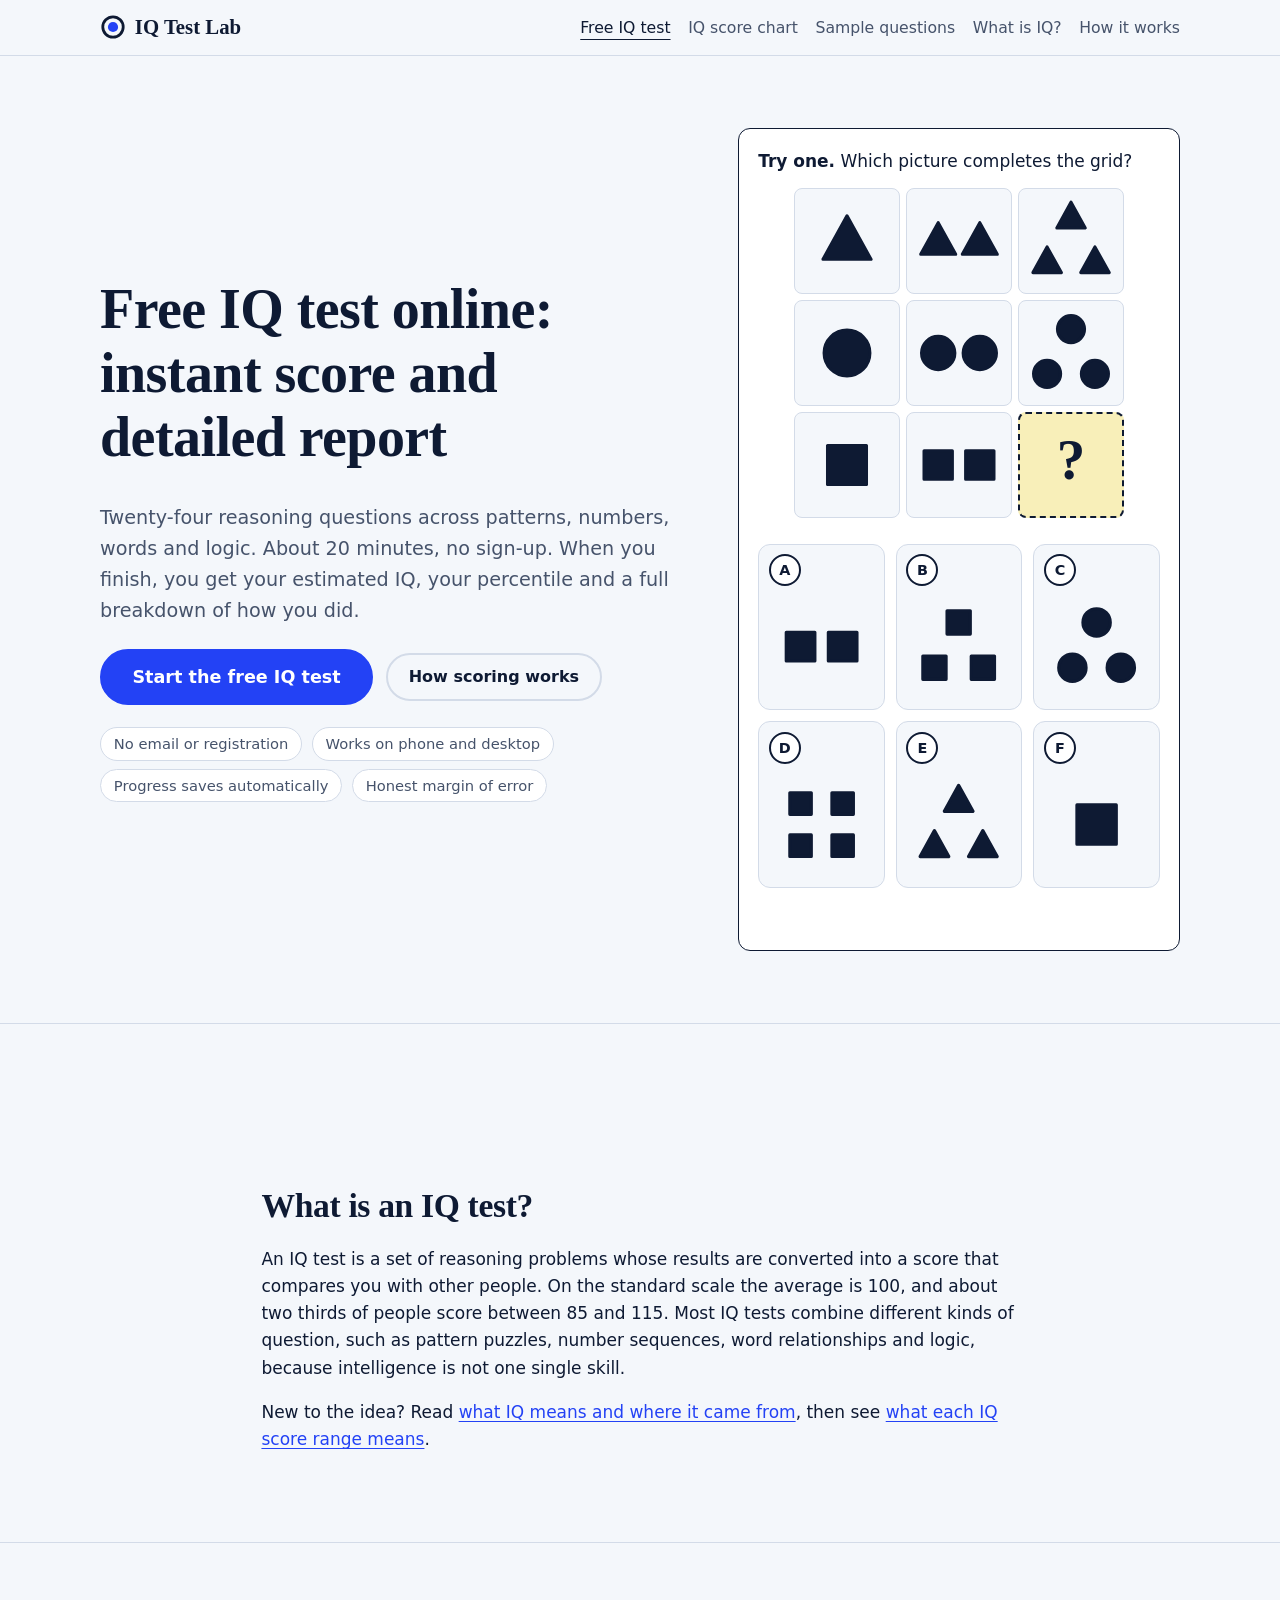
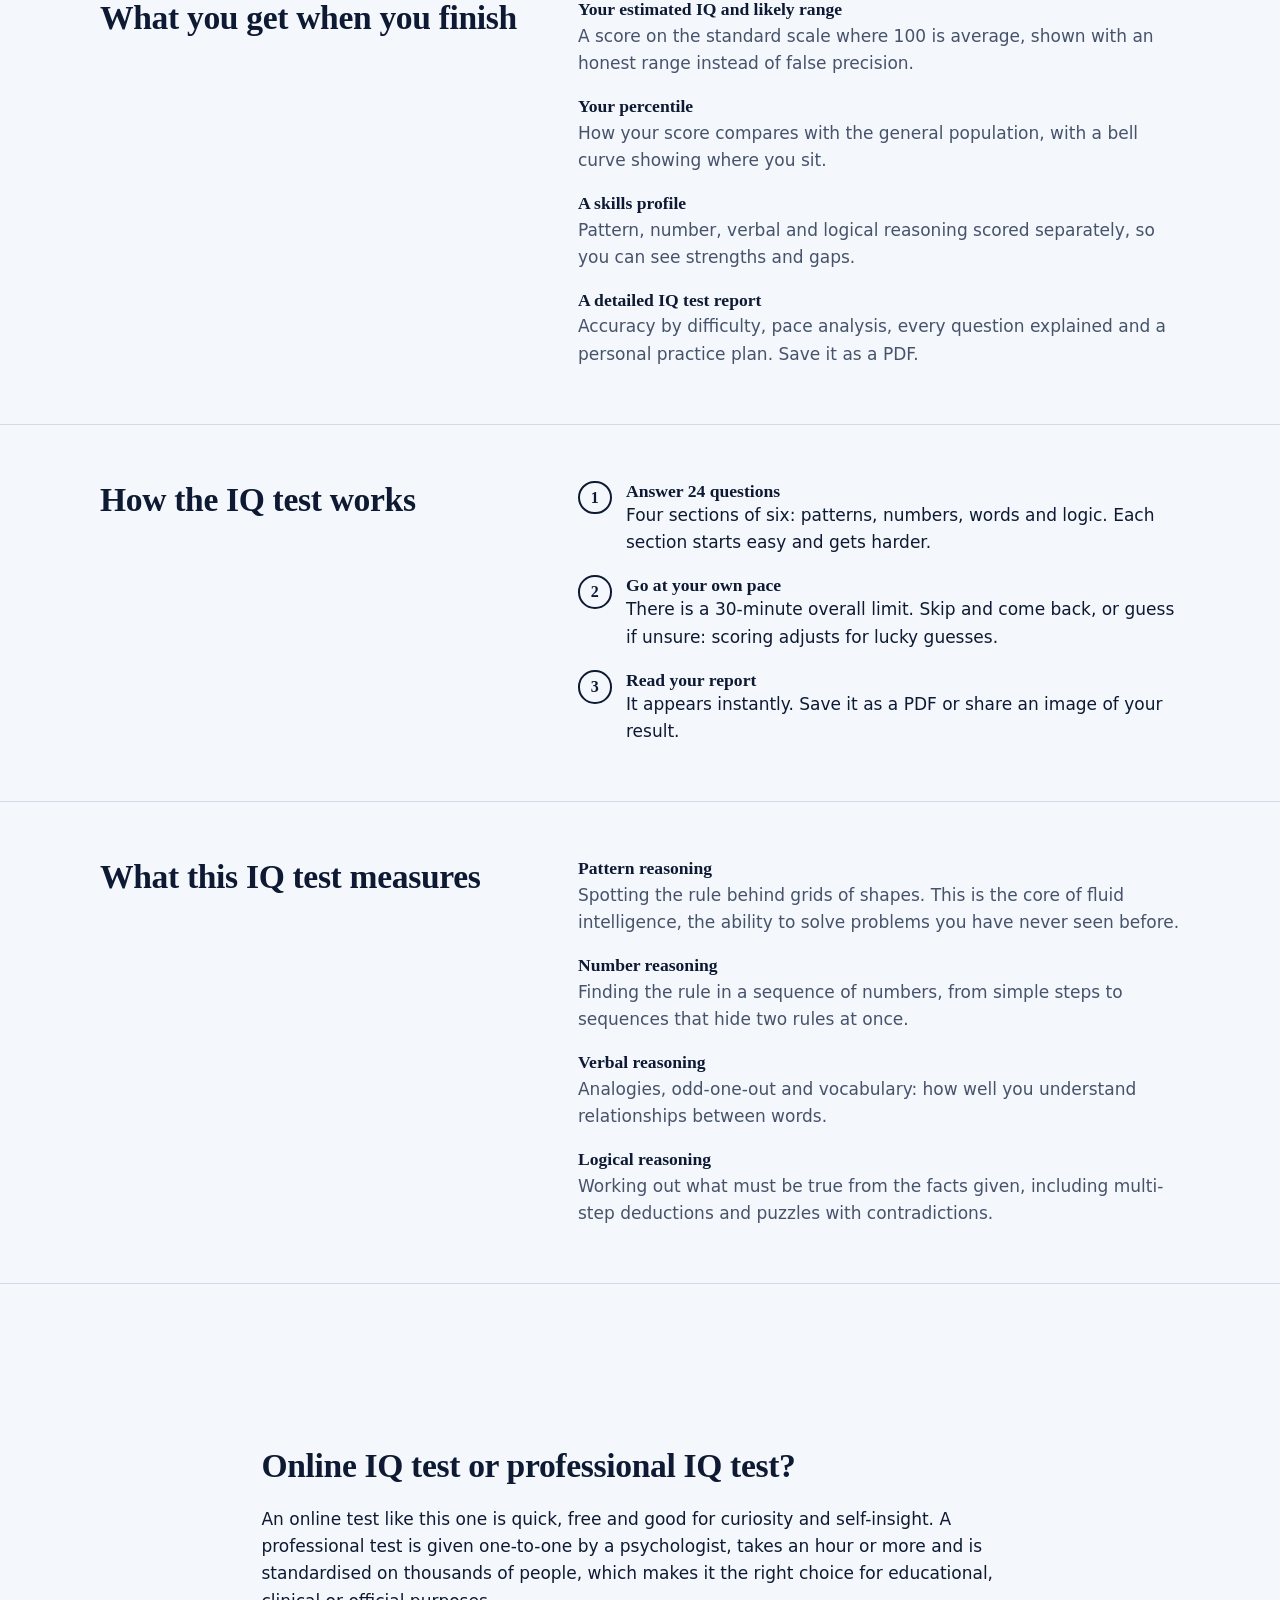
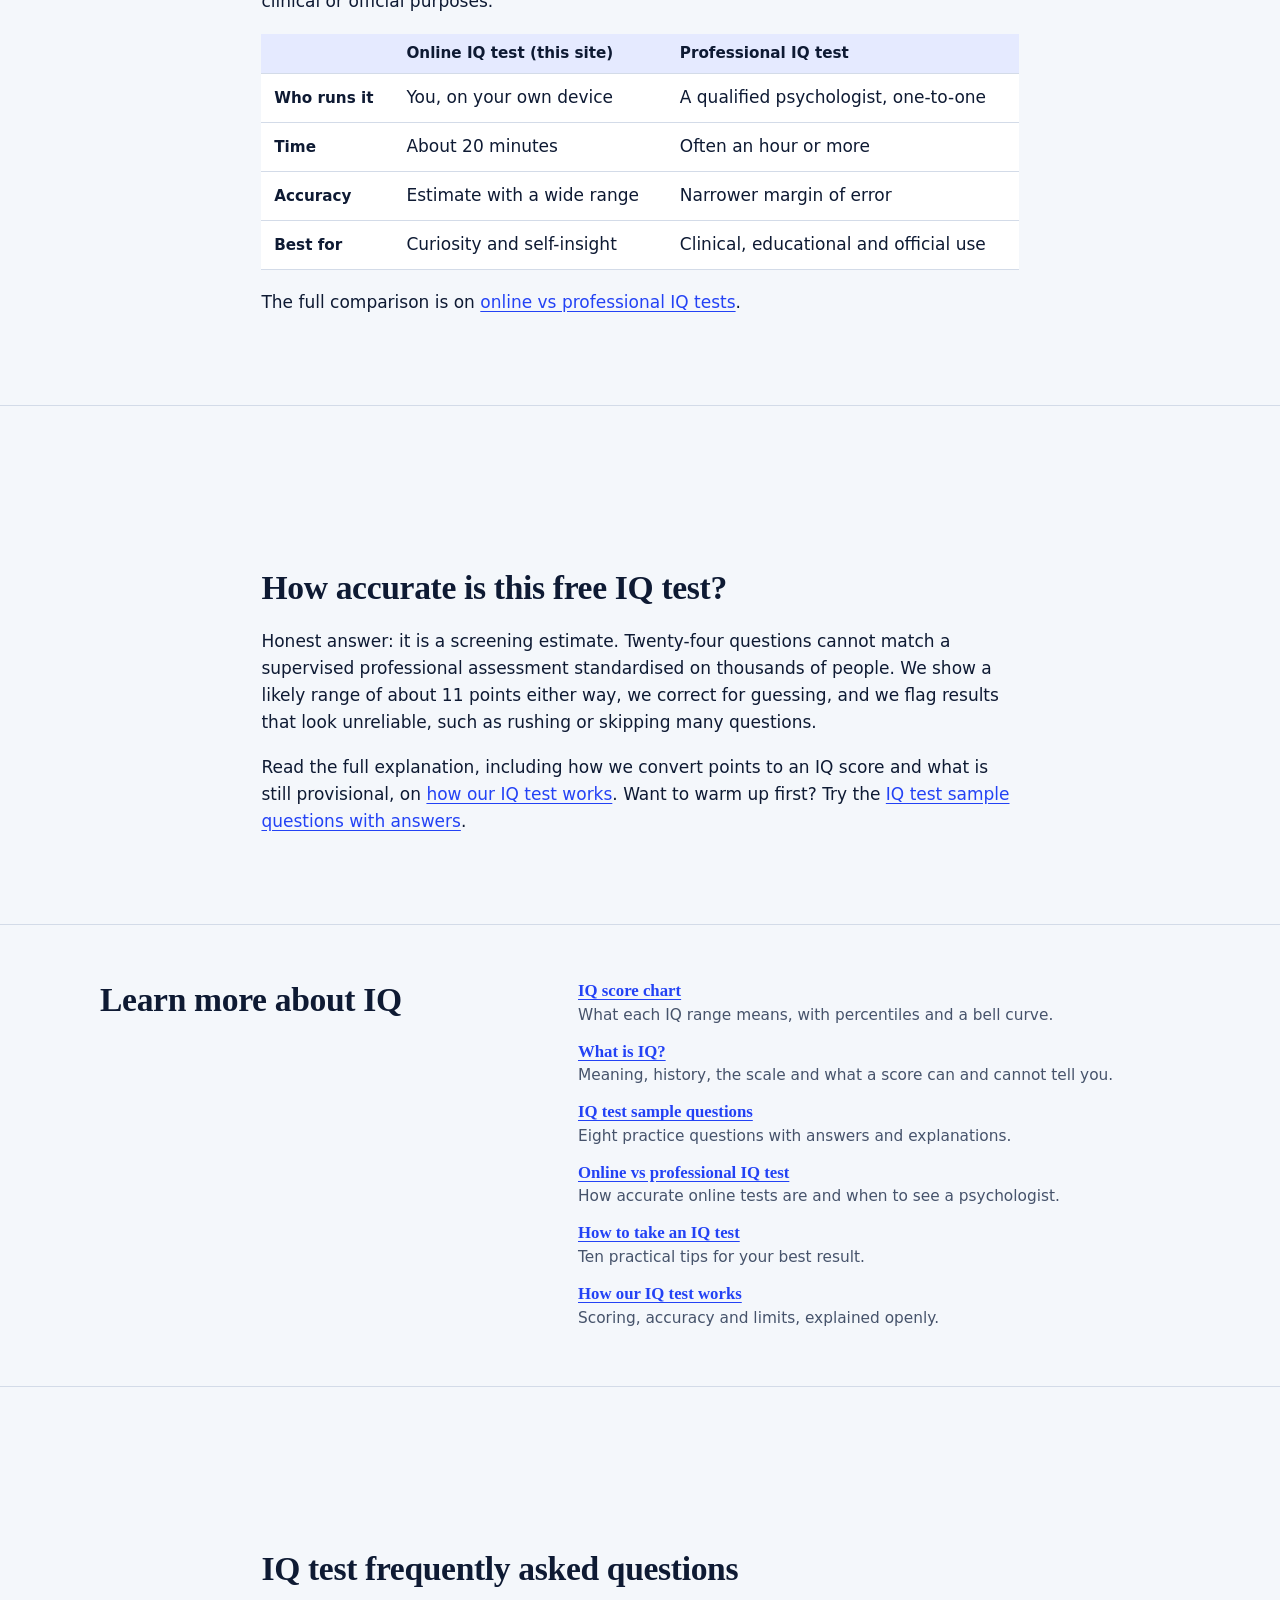
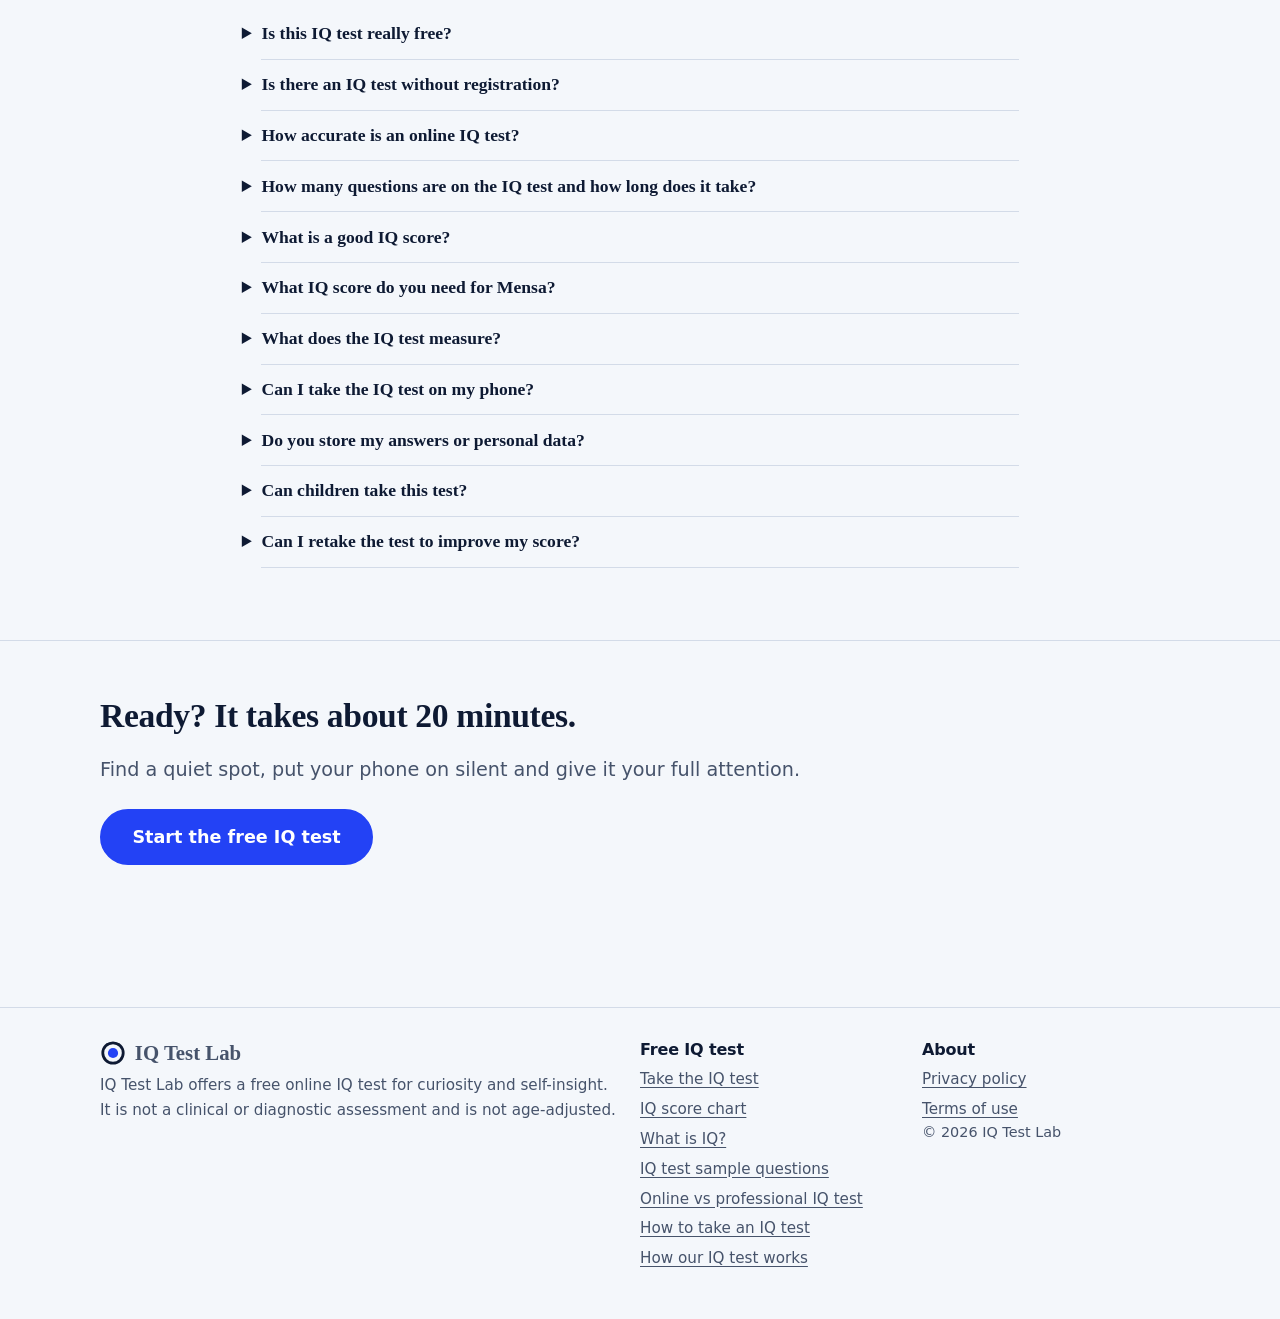
==== index.html @ b4220e83 "Initial commit" ====
<!doctype html>
<html lang="en">
<head>
<meta charset="utf-8">
<meta name="viewport" content="width=device-width, initial-scale=1">
<title>Free IQ Test Online, Instant Results | IQ Test Lab</title>
<meta name="description" content="Take a free IQ test online: 24 questions, about 20 minutes, no sign-up. Get your estimated IQ, percentile and a detailed report instantly.">
<link rel="canonical" href="https://drimranhayat.github.io/free-iq-test/">
<meta name="robots" content="index,follow,max-image-preview:large">
<meta name="theme-color" content="#F4F7FB" media="(prefers-color-scheme: light)">
<meta name="theme-color" content="#0B1222" media="(prefers-color-scheme: dark)">
<link rel="icon" href="favicon.svg" type="image/svg+xml">
<link rel="apple-touch-icon" href="assets/img/apple-touch-icon.png">
<link rel="manifest" href="manifest.webmanifest">
<meta property="og:type" content="website">
<meta property="og:site_name" content="IQ Test Lab">
<meta property="og:locale" content="en_US">
<meta property="og:title" content="Free IQ Test Online, Instant Results | IQ Test Lab">
<meta property="og:description" content="Take a free IQ test online: 24 questions, about 20 minutes, no sign-up. Get your estimated IQ, percentile and a detailed report instantly.">
<meta property="og:url" content="https://drimranhayat.github.io/free-iq-test/">
<meta property="og:image" content="https://drimranhayat.github.io/free-iq-test/assets/img/og-image.png">
<meta property="og:image:width" content="1200">
<meta property="og:image:height" content="630">
<meta property="og:image:alt" content="IQ Test Lab: free IQ test with instant results">
<meta name="twitter:card" content="summary_large_image">
<link rel="stylesheet" href="assets/css/style.css">
<script type="application/ld+json">{"@context": "https://schema.org", "@type": "Organization", "name": "IQ Test Lab", "url": "https://drimranhayat.github.io/free-iq-test/", "logo": "https://drimranhayat.github.io/free-iq-test/assets/img/icon-512.png"}</script>
<script type="application/ld+json">{"@context": "https://schema.org", "@type": "WebSite", "name": "IQ Test Lab", "url": "https://drimranhayat.github.io/free-iq-test/", "inLanguage": "en"}</script>
<script type="application/ld+json">{"@context": "https://schema.org", "@type": "WebApplication", "name": "IQ Test Lab Free IQ Test", "url": "https://drimranhayat.github.io/free-iq-test/", "applicationCategory": "EducationalApplication", "operatingSystem": "Any", "browserRequirements": "Requires JavaScript", "inLanguage": "en", "description": "Take a free IQ test online: 24 questions, about 20 minutes, no sign-up. Get your estimated IQ, percentile and a detailed report instantly.", "offers": {"@type": "Offer", "price": "0", "priceCurrency": "USD"}}</script>
<script type="application/ld+json">{"@context": "https://schema.org", "@type": "FAQPage", "mainEntity": [{"@type": "Question", "name": "Is this IQ test really free?", "acceptedAnswer": {"@type": "Answer", "text": "Yes. You can take the full test and see your estimated IQ, percentile, skills profile and detailed report without paying or giving an email address."}}, {"@type": "Question", "name": "Is there an IQ test without registration?", "acceptedAnswer": {"@type": "Answer", "text": "Yes. This test needs no account, no email address and no payment details. Open the test, answer the questions and your results appear when you finish."}}, {"@type": "Question", "name": "How accurate is an online IQ test?", "acceptedAnswer": {"@type": "Answer", "text": "A short online test gives a rough estimate. This one has 24 questions, so the likely range around your score is about 11 points either way. Professional tests are longer, supervised and standardised on thousands of people. Treat your result as a useful indication, not a diagnosis."}}, {"@type": "Question", "name": "How many questions are on the IQ test and how long does it take?", "acceptedAnswer": {"@type": "Answer", "text": "There are 24 questions in four sections of six: patterns, numbers, words and logic. Most people finish in 15 to 22 minutes. There is a 30-minute overall limit, and your progress saves on your device."}}, {"@type": "Question", "name": "What is a good IQ score?", "acceptedAnswer": {"@type": "Answer", "text": "IQ scores are set so that the average is 100. About half of people score between 90 and 109, and about 2 in 100 score 130 or above. See the IQ score chart for every range."}}, {"@type": "Question", "name": "What IQ score do you need for Mensa?", "acceptedAnswer": {"@type": "Answer", "text": "Mensa membership requires a score at or above the 98th percentile on an approved, supervised test. On a scale with a standard deviation of 15 that is roughly an IQ of 130, although the exact number depends on the test. An online estimate cannot qualify you."}}, {"@type": "Question", "name": "What does the IQ test measure?", "acceptedAnswer": {"@type": "Answer", "text": "Four reasoning skills: pattern reasoning with shapes, number sequences, verbal reasoning with word relationships, and logical reasoning. Each skill is scored separately so you can see your profile, not just one number."}}, {"@type": "Question", "name": "Can I take the IQ test on my phone?", "acceptedAnswer": {"@type": "Answer", "text": "Yes. The test is designed for phones, tablets and computers, works in any modern browser and can be installed like an app. Use a quiet place and avoid interruptions for the most accurate result."}}, {"@type": "Question", "name": "Do you store my answers or personal data?", "acceptedAnswer": {"@type": "Answer", "text": "No account or email is needed. Your answers and results stay in your browser on your own device so you can resume and view your report. They are not sent to our servers."}}, {"@type": "Question", "name": "Can children take this test?", "acceptedAnswer": {"@type": "Answer", "text": "It is designed for ages 16 and over and is not age-adjusted, so scores for children would not be meaningful. For a child, ask a qualified educational or clinical psychologist."}}, {"@type": "Question", "name": "Can I retake the test to improve my score?", "acceptedAnswer": {"@type": "Answer", "text": "You can, but the questions stay the same, so retaking soon mostly measures your memory of them. Wait at least four weeks, and use the practice tips in your report in between."}}]}</script>
</head>
<body>
<a class="skip" href="#main">Skip to content</a>
<header class="site-head"><div class="wrap">
<a class="logo" href="./" aria-label="IQ Test Lab home"><svg class="logo-mark" viewBox="0 0 28 28" aria-hidden="true" focusable="false"><circle class="ring" cx="14" cy="14" r="11"/><circle class="dot" cx="14" cy="14" r="5.5"/></svg><span>IQ Test Lab</span></a>
<nav class="site-nav" aria-label="Main"><a href="./" aria-current="page">Free IQ test</a><a href="iq-score-chart.html">IQ score chart</a><a href="iq-test-sample-questions.html">Sample questions</a><a href="what-is-iq.html">What is IQ?</a><a href="how-iq-tests-work.html">How it works</a></nav>
</div></header>
<main id="main">

<div class="wrap hero">
<div>
<h1>Free IQ test online: instant score and detailed report</h1>
<p class="lede">Twenty-four reasoning questions across patterns, numbers, words and logic. About 20 minutes, no sign-up. When you finish, you get your estimated IQ, your percentile and a full breakdown of how you did.</p>
<div class="row"><a class="btn btn-primary btn-lg" href="test.html">Start the free IQ test</a><a class="btn btn-ghost" href="how-iq-tests-work.html">How scoring works</a></div>
<ul class="chips-line"><li>No email or registration</li><li>Works on phone and desktop</li><li>Progress saves automatically</li><li>Honest margin of error</li></ul>
</div>
<aside class="sample" aria-label="Sample IQ test question">
<div id="sample"><p><strong>Sample question.</strong> Turn on JavaScript to try one here, or start the test.</p></div>
</aside>
</div>

<section class="band"><div class="wrap prose">
<h2>What is an IQ test?</h2>
<p>An IQ test is a set of reasoning problems whose results are converted into a score that compares you with other people. On the standard scale the average is 100, and about two thirds of people score between 85 and 115. Most IQ tests combine different kinds of question, such as pattern puzzles, number sequences, word relationships and logic, because intelligence is not one single skill.</p>
<p>New to the idea? Read <a href="what-is-iq.html">what IQ means and where it came from</a>, then see <a href="iq-score-chart.html">what each IQ score range means</a>.</p>
</div></section>

<section class="band"><div class="wrap two-col">
<h2>What you get when you finish</h2>
<dl class="defs">
<div><dt>Your estimated IQ and likely range</dt><dd>A score on the standard scale where 100 is average, shown with an honest range instead of false precision.</dd></div>
<div><dt>Your percentile</dt><dd>How your score compares with the general population, with a bell curve showing where you sit.</dd></div>
<div><dt>A skills profile</dt><dd>Pattern, number, verbal and logical reasoning scored separately, so you can see strengths and gaps.</dd></div>
<div><dt>A detailed IQ test report</dt><dd>Accuracy by difficulty, pace analysis, every question explained and a personal practice plan. Save it as a PDF.</dd></div>
</dl></div></section>

<section class="band"><div class="wrap two-col">
<h2>How the IQ test works</h2>
<ol class="steps">
<li><strong>Answer 24 questions</strong>Four sections of six: patterns, numbers, words and logic. Each section starts easy and gets harder.</li>
<li><strong>Go at your own pace</strong>There is a 30-minute overall limit. Skip and come back, or guess if unsure: scoring adjusts for lucky guesses.</li>
<li><strong>Read your report</strong>It appears instantly. Save it as a PDF or share an image of your result.</li>
</ol></div></section>

<section class="band"><div class="wrap two-col">
<h2>What this IQ test measures</h2>
<dl class="defs">
<div><dt>Pattern reasoning</dt><dd>Spotting the rule behind grids of shapes. This is the core of fluid intelligence, the ability to solve problems you have never seen before.</dd></div>
<div><dt>Number reasoning</dt><dd>Finding the rule in a sequence of numbers, from simple steps to sequences that hide two rules at once.</dd></div>
<div><dt>Verbal reasoning</dt><dd>Analogies, odd-one-out and vocabulary: how well you understand relationships between words.</dd></div>
<div><dt>Logical reasoning</dt><dd>Working out what must be true from the facts given, including multi-step deductions and puzzles with contradictions.</dd></div>
</dl></div></section>

<section class="band"><div class="wrap prose">
<h2>Online IQ test or professional IQ test?</h2>
<p>An online test like this one is quick, free and good for curiosity and self-insight. A professional test is given one-to-one by a psychologist, takes an hour or more and is standardised on thousands of people, which makes it the right choice for educational, clinical or official purposes.</p>
<div class="table-wrap"><table><thead><tr><th scope="col"></th><th scope="col">Online IQ test (this site)</th><th scope="col">Professional IQ test</th></tr></thead><tbody>
<tr><th scope="row">Who runs it</th><td>You, on your own device</td><td>A qualified psychologist, one-to-one</td></tr>
<tr><th scope="row">Time</th><td>About 20 minutes</td><td>Often an hour or more</td></tr>
<tr><th scope="row">Accuracy</th><td>Estimate with a wide range</td><td>Narrower margin of error</td></tr>
<tr><th scope="row">Best for</th><td>Curiosity and self-insight</td><td>Clinical, educational and official use</td></tr>
</tbody></table></div>
<p>The full comparison is on <a href="online-vs-professional-iq-test.html">online vs professional IQ tests</a>.</p>
</div></section>

<section class="band"><div class="wrap prose">
<h2>How accurate is this free IQ test?</h2>
<p>Honest answer: it is a screening estimate. Twenty-four questions cannot match a supervised professional assessment standardised on thousands of people. We show a likely range of about 11 points either way, we correct for guessing, and we flag results that look unreliable, such as rushing or skipping many questions.</p>
<p>Read the full explanation, including how we convert points to an IQ score and what is still provisional, on <a href="how-iq-tests-work.html">how our IQ test works</a>. Want to warm up first? Try the <a href="iq-test-sample-questions.html">IQ test sample questions with answers</a>.</p>
</div></section>

<section class="band"><div class="wrap two-col">
<h2>Learn more about IQ</h2>
<ul class="linklist"><li><a href="iq-score-chart.html">IQ score chart</a><span>What each IQ range means, with percentiles and a bell curve.</span></li><li><a href="what-is-iq.html">What is IQ?</a><span>Meaning, history, the scale and what a score can and cannot tell you.</span></li><li><a href="iq-test-sample-questions.html">IQ test sample questions</a><span>Eight practice questions with answers and explanations.</span></li><li><a href="online-vs-professional-iq-test.html">Online vs professional IQ test</a><span>How accurate online tests are and when to see a psychologist.</span></li><li><a href="iq-test-tips.html">How to take an IQ test</a><span>Ten practical tips for your best result.</span></li><li><a href="how-iq-tests-work.html">How our IQ test works</a><span>Scoring, accuracy and limits, explained openly.</span></li></ul></div></section>

<section class="band"><div class="wrap prose">
<h2>IQ test frequently asked questions</h2>
<details class="faq"><summary>Is this IQ test really free?</summary><p>Yes. You can take the full test and see your estimated IQ, percentile, skills profile and detailed report without paying or giving an email address.</p></details><details class="faq"><summary>Is there an IQ test without registration?</summary><p>Yes. This test needs no account, no email address and no payment details. Open the test, answer the questions and your results appear when you finish.</p></details><details class="faq"><summary>How accurate is an online IQ test?</summary><p>A short online test gives a rough estimate. This one has 24 questions, so the likely range around your score is about 11 points either way. Professional tests are longer, supervised and standardised on thousands of people. Treat your result as a useful indication, not a diagnosis.</p></details><details class="faq"><summary>How many questions are on the IQ test and how long does it take?</summary><p>There are 24 questions in four sections of six: patterns, numbers, words and logic. Most people finish in 15 to 22 minutes. There is a 30-minute overall limit, and your progress saves on your device.</p></details><details class="faq"><summary>What is a good IQ score?</summary><p>IQ scores are set so that the average is 100. About half of people score between 90 and 109, and about 2 in 100 score 130 or above. See the IQ score chart for every range.</p></details><details class="faq"><summary>What IQ score do you need for Mensa?</summary><p>Mensa membership requires a score at or above the 98th percentile on an approved, supervised test. On a scale with a standard deviation of 15 that is roughly an IQ of 130, although the exact number depends on the test. An online estimate cannot qualify you.</p></details><details class="faq"><summary>What does the IQ test measure?</summary><p>Four reasoning skills: pattern reasoning with shapes, number sequences, verbal reasoning with word relationships, and logical reasoning. Each skill is scored separately so you can see your profile, not just one number.</p></details><details class="faq"><summary>Can I take the IQ test on my phone?</summary><p>Yes. The test is designed for phones, tablets and computers, works in any modern browser and can be installed like an app. Use a quiet place and avoid interruptions for the most accurate result.</p></details><details class="faq"><summary>Do you store my answers or personal data?</summary><p>No account or email is needed. Your answers and results stay in your browser on your own device so you can resume and view your report. They are not sent to our servers.</p></details><details class="faq"><summary>Can children take this test?</summary><p>It is designed for ages 16 and over and is not age-adjusted, so scores for children would not be meaningful. For a child, ask a qualified educational or clinical psychologist.</p></details><details class="faq"><summary>Can I retake the test to improve my score?</summary><p>You can, but the questions stay the same, so retaking soon mostly measures your memory of them. Wait at least four weeks, and use the practice tips in your report in between.</p></details>
</div></section>

<section class="band"><div class="wrap">
<h2>Ready? It takes about 20 minutes.</h2>
<p class="lede">Find a quiet spot, put your phone on silent and give it your full attention.</p>
<div class="row"><a class="btn btn-primary btn-lg" href="test.html">Start the free IQ test</a></div>
</div></section>
</main>
<footer class="site-foot"><div class="wrap cols">
<div><a class="logo" href="./"><svg class="logo-mark" viewBox="0 0 28 28" aria-hidden="true" focusable="false"><circle class="ring" cx="14" cy="14" r="11"/><circle class="dot" cx="14" cy="14" r="5.5"/></svg><span>IQ Test Lab</span></a>
<p>IQ Test Lab offers a free online IQ test for curiosity and self-insight. It is not a clinical or diagnostic assessment and is not age-adjusted.</p></div>
<div><h2>Free IQ test</h2><ul><li><a href="test.html">Take the IQ test</a></li><li><a href="iq-score-chart.html">IQ score chart</a></li><li><a href="what-is-iq.html">What is IQ?</a></li><li><a href="iq-test-sample-questions.html">IQ test sample questions</a></li><li><a href="online-vs-professional-iq-test.html">Online vs professional IQ test</a></li><li><a href="iq-test-tips.html">How to take an IQ test</a></li><li><a href="how-iq-tests-work.html">How our IQ test works</a></li></ul></div>
<div><h2>About</h2><ul><li><a href="privacy.html">Privacy policy</a></li><li><a href="terms.html">Terms of use</a></li></ul><p class="small">&copy; 2026 IQ Test Lab</p></div>
</div></footer>
<script src="assets/js/config.js" defer></script>
<script src="assets/js/sheet.js" defer></script>
<script src="assets/js/home.js" defer></script>
<script src="assets/js/pwa.js" defer></script>
</body>
</html>
---- assets/css/style.css ----
/* IQLens — answer-sheet design system. No external fonts or libraries (fast, CSP-friendly). */

:root {
  --paper: #F4F7FB;
  --sheet: #FFFFFF;
  --ink: #0E1A33;
  --graphite: #46536B;
  --rule: #D3DBE8;
  --tint: #A9B4CA;
  --pen: #2342F5;
  --pen-ink: #FFFFFF;
  --pen-tint: #E5EAFF;
  --marker: #FFE14D;
  --ok: #0B7A52;
  --ok-tint: #DDF4EA;
  --bad: #B83232;
  --bad-tint: #FBE6E6;
  --serif: Charter, "Bitstream Charter", "Sitka Text", Cambria, "Iowan Old Style", Georgia, serif;
  --sans: system-ui, -apple-system, "Segoe UI", Roboto, "Helvetica Neue", Arial, sans-serif;
  --r: 12px;
  color-scheme: light dark;
}

@media (prefers-color-scheme: dark) {
  :root {
    --paper: #0B1222;
    --sheet: #121C33;
    --ink: #EAF0FF;
    --graphite: #A7B4D0;
    --rule: #263556;
    --tint: #5A6B94;
    --pen: #8197FF;
    --pen-ink: #0B1222;
    --pen-tint: #1A2A5E;
    --marker: #F2D13B;
    --ok: #4CD6A0;
    --ok-tint: #10382B;
    --bad: #FF8D8D;
    --bad-tint: #3F1A1A;
  }
}

*, *::before, *::after { box-sizing: border-box; }
html { -webkit-text-size-adjust: 100%; scroll-behavior: smooth; }
body {
  margin: 0; background: var(--paper); color: var(--ink);
  font: 400 1.0625rem/1.6 var(--sans);
  -webkit-font-smoothing: antialiased;
}
img, svg { max-width: 100%; }
a { color: var(--pen); text-underline-offset: 3px; }
a:hover { text-decoration-thickness: 2px; }
:focus-visible { outline: 3px solid var(--pen); outline-offset: 3px; border-radius: 6px; }
.skip { position: absolute; left: -999px; top: 0; background: var(--ink); color: var(--paper); padding: .6rem 1rem; z-index: 50; }
.skip:focus { left: 8px; top: 8px; }

h1, h2, h3, h4 { font-family: var(--serif); line-height: 1.15; letter-spacing: -0.01em; margin: 0 0 .6em; font-weight: 700; }
h1 { font-size: clamp(2.1rem, 5.2vw, 3.5rem); }
h2 { font-size: clamp(1.5rem, 3.2vw, 2.1rem); }
h3 { font-size: 1.3rem; }
h4 { font-size: 1.05rem; margin: 1.2em 0 .4em; }
p { margin: 0 0 1em; }
.lede { font-size: 1.2rem; color: var(--graphite); max-width: 60ch; }
.muted { color: var(--graphite); }
.small { font-size: .9rem; }

.wrap { width: min(1080px, 100% - 2.5rem); margin-inline: auto; }

/* ---------- header / footer ---------- */
.site-head { border-bottom: 1px solid var(--rule); background: var(--paper); }
.site-head .wrap { display: flex; align-items: center; justify-content: space-between; gap: 1rem; padding-block: .9rem; flex-wrap: wrap; }
.logo { display: inline-flex; align-items: center; gap: .55rem; font: 700 1.3rem var(--serif); color: var(--ink); text-decoration: none; }
.logo-mark { width: 26px; height: 26px; }
.logo-mark .ring { fill: none; stroke: var(--ink); stroke-width: 3; }
.logo-mark .dot { fill: var(--pen); }
.site-nav { display: flex; gap: 1.2rem; flex-wrap: wrap; align-items: center; }
.site-nav a { color: var(--graphite); text-decoration: none; font-weight: 500; }
.site-nav a:hover, .site-nav a[aria-current="page"] { color: var(--ink); text-decoration: underline; text-underline-offset: 6px; }

.site-foot { border-top: 1px solid var(--rule); margin-top: 4rem; padding-block: 2rem 3rem; color: var(--graphite); font-size: .95rem; }
.site-foot .cols { display: grid; gap: 1.5rem; grid-template-columns: 1fr; }
@media (min-width: 720px) { .site-foot .cols { grid-template-columns: 2fr 1fr 1fr; } }
.site-foot h2 { font: 700 1rem var(--sans); margin-bottom: .5rem; color: var(--ink); }
.site-foot ul { list-style: none; padding: 0; margin: 0; display: grid; gap: .35rem; }
.site-foot a { color: var(--graphite); }

/* ---------- buttons ---------- */
.btn {
  display: inline-flex; align-items: center; justify-content: center; gap: .5rem;
  min-height: 48px; padding: .7rem 1.3rem; border-radius: 999px; border: 2px solid var(--ink);
  font: 600 1rem var(--sans); color: var(--ink); background: transparent; cursor: pointer; text-decoration: none;
  transition: transform .12s ease, background-color .12s ease;
}
.btn:hover { background: var(--pen-tint); }
.btn:active { transform: translateY(1px); }
.btn[disabled] { opacity: .45; cursor: not-allowed; }
.btn-primary { background: var(--pen); border-color: var(--pen); color: var(--pen-ink); }
.btn-primary:hover { background: var(--pen); filter: brightness(1.1); }
.btn-ghost { border-color: var(--rule); }
.btn-lg { min-height: 56px; padding-inline: 1.9rem; font-size: 1.1rem; }
.linkbtn { background: none; border: 0; padding: .3rem 0; color: var(--pen); font: 500 .95rem var(--sans); cursor: pointer; text-decoration: underline; text-underline-offset: 3px; }
.row { display: flex; gap: .8rem; flex-wrap: wrap; align-items: center; margin-block: 1.4rem; }

/* ---------- home ---------- */
.hero { display: grid; gap: 2.5rem; padding-block: clamp(2rem, 6vw, 4.5rem); align-items: center; }
@media (min-width: 900px) { .hero { grid-template-columns: 1.15fr .85fr; } }
.hero h1 { max-width: 17ch; }
.chips-line { display: flex; flex-wrap: wrap; gap: .5rem .6rem; padding: 0; margin: 1.2rem 0 0; list-style: none; }
.chips-line li { border: 1.5px solid var(--rule); border-radius: 999px; padding: .25rem .8rem; font-size: .92rem; color: var(--graphite); background: var(--sheet); }

.sample {
  background: var(--sheet); border: 1.5px solid var(--ink); border-radius: var(--r); padding: 1.2rem;
}
.sample-q { margin-bottom: .8rem; }
.sample-fb { margin: 1rem 0 0; min-height: 1.6em; }
.sample-fb .btn { margin-top: .6rem; display: flex; width: fit-content; }

.band { padding-block: clamp(2.2rem, 5vw, 3.5rem); border-top: 1px solid var(--rule); }
.two-col { display: grid; gap: 2rem; }
@media (min-width: 860px) { .two-col { grid-template-columns: 1fr 1.4fr; gap: 3rem; } }
.defs { display: grid; gap: 1.2rem; margin: 0; }
.defs dt { font: 700 1.1rem var(--serif); }
.defs dd { margin: .15rem 0 0; color: var(--graphite); }
.steps { counter-reset: s; list-style: none; padding: 0; margin: 0; display: grid; gap: 1.2rem; }
.steps li { counter-increment: s; padding-left: 3rem; position: relative; }
.steps li::before {
  content: counter(s); position: absolute; left: 0; top: 0; width: 2.1rem; height: 2.1rem; border-radius: 50%;
  border: 2px solid var(--ink); display: grid; place-items: center; font: 700 1rem var(--serif);
}
.steps strong { display: block; font: 700 1.1rem var(--serif); }

/* ---------- prose pages ---------- */
.prose { max-width: 70ch; padding-block: 2.5rem 1rem; }
.prose h1 { margin-bottom: .4em; }
.prose h2 { margin-top: 2em; }
.prose ul, .prose ol { padding-left: 1.3rem; }
.prose li { margin-bottom: .4em; }
.crumbs { font-size: .92rem; color: var(--graphite); padding-top: 1.4rem; }
.crumbs a { color: var(--graphite); }
.table-wrap { overflow-x: auto; margin-block: 1.2rem; }
table { border-collapse: collapse; width: 100%; min-width: 480px; background: var(--sheet); }
th, td { text-align: left; padding: .65rem .8rem; border-bottom: 1px solid var(--rule); }
th { font: 700 .95rem var(--sans); background: var(--pen-tint); }
.callout { border-left: 4px solid var(--marker); background: var(--sheet); padding: .9rem 1.1rem; margin-block: 1.4rem; border-radius: 0 var(--r) var(--r) 0; }

details.faq { border-bottom: 1px solid var(--rule); padding-block: .9rem; }
details.faq summary { cursor: pointer; font: 700 1.1rem var(--serif); list-style-position: outside; }
details.faq[open] summary { margin-bottom: .5rem; }
details.faq p { color: var(--graphite); margin-bottom: 0; }

/* ---------- test stage ---------- */
.stage { width: min(760px, 100% - 2rem); margin: 1.5rem auto 0; background: var(--sheet); border: 1.5px solid var(--ink); border-radius: var(--r); padding: clamp(1.1rem, 4vw, 2.2rem); }
.stage:has(.report) { width: min(900px, 100% - 2rem); }
.intro h1 { font-size: clamp(1.9rem, 4.5vw, 2.6rem); }
.facts { display: grid; gap: .9rem; margin: 1.5rem 0; }
.facts div { display: grid; gap: .15rem; padding-bottom: .9rem; border-bottom: 1px solid var(--rule); }
@media (min-width: 640px) { .facts div { grid-template-columns: 8rem 1fr; gap: 1rem; } }
.facts dt { font-weight: 700; }
.facts dd { margin: 0; color: var(--graphite); }
.tips h2 { font: 700 1.1rem var(--sans); margin-bottom: .4rem; }
.tips ul { margin: 0 0 1rem; padding-left: 1.2rem; color: var(--graphite); }
.check { display: flex; gap: .6rem; align-items: center; margin-block: .8rem; cursor: pointer; }
.check input { width: 1.2rem; height: 1.2rem; accent-color: var(--pen); }

.qhead { display: flex; justify-content: space-between; align-items: center; gap: 1rem; flex-wrap: wrap; margin-bottom: .7rem; }
.qtools { display: flex; align-items: center; gap: .9rem; }
.timer { font: 700 1.1rem var(--sans); font-variant-numeric: tabular-nums; padding: .15rem .7rem; border: 1.5px solid var(--rule); border-radius: 999px; }
.timer.warn { background: var(--marker); border-color: var(--marker); color: #0E1A33; }
.timer.is-hidden { display: none; }
.progress { height: 8px; background: var(--rule); border-radius: 99px; overflow: hidden; margin-bottom: 1.6rem; }
.progress span { display: block; height: 100%; width: 0; background: var(--pen); border-radius: 99px; transition: width .35s ease; }
.qprompt { font-size: clamp(1.25rem, 3vw, 1.6rem); line-height: 1.3; outline: none; margin-bottom: 1.2rem; }

.matrix { display: grid; grid-template-columns: repeat(3, 1fr); gap: 6px; width: min(100%, 330px); margin: 0 auto 1.6rem; }
.mcell { aspect-ratio: 1; border: 1.5px solid var(--rule); border-radius: 8px; background: var(--paper); }
.mcell.missing { border: 2px dashed var(--ink); background: color-mix(in srgb, var(--marker) 38%, var(--paper)); }
.cell { display: block; width: 100%; height: 100%; }
.sh { stroke: var(--ink); stroke-width: 3; stroke-linejoin: round; }
.sh-solid { fill: var(--ink); }
.sh-empty { fill: none; }
.sh-half { fill: var(--tint); }
.qd { fill: none; stroke: var(--rule); stroke-width: 2; }
.qd.on { fill: var(--ink); stroke: var(--ink); }
.qmark { font: 700 56px var(--serif); fill: var(--ink); }

.opts { display: grid; gap: .65rem; }
.opts-visual { grid-template-columns: repeat(3, 1fr); gap: .7rem; }
.opt {
  display: flex; align-items: center; gap: .9rem; width: 100%; text-align: left; cursor: pointer;
  background: var(--paper); color: var(--ink); border: 1.5px solid var(--rule); border-radius: var(--r);
  padding: .75rem .95rem; min-height: 56px; font: 500 1.05rem var(--sans);
  transition: border-color .12s ease, background-color .12s ease;
}
.opt:hover { border-color: var(--ink); }
.bubble {
  flex: none; width: 2rem; height: 2rem; border-radius: 50%; border: 2px solid var(--ink); display: grid; place-items: center;
  font: 700 .9rem var(--sans); background: var(--sheet); color: var(--ink); transition: background-color .12s ease, color .12s ease;
}
.opt.is-sel { border-color: var(--pen); background: var(--pen-tint); }
.opt.is-sel .bubble { background: var(--pen); border-color: var(--pen); color: var(--pen-ink); }
.opt-visual { flex-direction: column; align-items: stretch; gap: .5rem; padding: .6rem; }
.opt-visual .bubble { align-self: flex-start; }
.opt-visual .cell { width: 100%; height: auto; aspect-ratio: 1; }
.opt.is-right { border-color: var(--ok); background: var(--ok-tint); }
.opt.is-right .bubble { background: var(--ok); border-color: var(--ok); color: #fff; }
.opt.is-wrong { border-color: var(--bad); background: var(--bad-tint); }
.opt.is-wrong .bubble { background: var(--bad); border-color: var(--bad); color: #fff; }
.otext { flex: 1; }

.qnav { display: flex; justify-content: space-between; gap: .8rem; margin-top: 1.6rem; }
.kbd { margin: 1rem 0 0; text-align: center; display: none; }
@media (hover: hover) and (pointer: fine) { .kbd { display: block; } }

.break, .confirm { text-align: left; }
.dots { display: flex; gap: .5rem; padding: 0; margin: 0 0 1.5rem; list-style: none; flex-wrap: wrap; }
.dots li { padding: .25rem .8rem; border-radius: 999px; border: 1.5px solid var(--rule); color: var(--graphite); font-size: .92rem; }
.dots li.done { background: var(--ok-tint); border-color: var(--ok); color: var(--ink); }
.dots li.now { border-color: var(--pen); color: var(--ink); font-weight: 700; }
.chips { display: flex; flex-wrap: wrap; gap: .5rem; margin-top: 1rem; }
.chip { border: 1.5px solid var(--rule); background: var(--paper); color: var(--ink); border-radius: 999px; padding: .4rem .9rem; cursor: pointer; font: 500 .95rem var(--sans); }
.chip:hover { border-color: var(--pen); }

/* ---------- report ---------- */
.rhead { display: flex; justify-content: space-between; align-items: flex-start; gap: 1rem; flex-wrap: wrap; margin-bottom: 1rem; }
.rhead h1 { font-size: clamp(1.8rem, 4vw, 2.4rem); margin-bottom: .2em; outline: none; }
.rbtns { display: flex; gap: .6rem; flex-wrap: wrap; }
.banner { border: 1.5px solid var(--rule); border-left: 5px solid var(--marker); border-radius: 8px; padding: .8rem 1rem; margin-block: 1rem; background: var(--paper); }
.banner-warn { border-left-color: var(--bad); }
.plain { margin: .4rem 0 0; padding-left: 1.2rem; }
.plain li { margin-bottom: .3rem; }

.score { padding: 1.4rem 0 1.6rem; border-bottom: 1px solid var(--rule); }
.score-lbl { margin: 0; font-weight: 600; color: var(--graphite); }
.iqnum { font: 700 clamp(5.5rem, 24vw, 9rem)/1 var(--serif); letter-spacing: -0.04em; margin: .05em 0 .1em; font-variant-numeric: tabular-nums; }
.iqband { font: 700 1.5rem var(--serif); margin-bottom: .4rem; }
.iqrange { margin-bottom: .6rem; }

.rsec { padding-block: 1.6rem; border-bottom: 1px solid var(--rule); }
.rsec:last-of-type { border-bottom: 0; }
.bell { width: 100%; height: auto; display: block; }
.bell-all { fill: var(--paper); stroke: var(--rule); stroke-width: 1.5; }
.bell-mine { fill: color-mix(in srgb, var(--pen) 28%, transparent); }
.bell-base { stroke: var(--ink); stroke-width: 1.5; }
.bell-tick { stroke: var(--ink); stroke-width: 1.5; }
.bell-lbl { font: 500 13px var(--sans); fill: var(--graphite); }
.bell-you { stroke: var(--pen); stroke-width: 2.5; }
.bell-dot { fill: var(--pen); stroke: var(--sheet); stroke-width: 2; }
.bell-you-lbl { font: 700 15px var(--sans); fill: var(--ink); }

.drows { list-style: none; padding: 0; margin: 0; display: grid; gap: 1.3rem; }
.dtop { display: flex; justify-content: space-between; gap: 1rem; font-weight: 600; margin-bottom: .35rem; }
.dval { font-variant-numeric: tabular-nums; }
.dbar { height: 14px; border-radius: 99px; background: var(--rule); overflow: hidden; }
.dfill { display: block; height: 100%; width: var(--w, 0%); background: var(--pen); border-radius: 99px; transition: width .9s cubic-bezier(.2, .8, .2, 1); }
.dtext { margin-top: .5rem; color: var(--graphite); font-size: .98rem; }
.dtext strong { color: var(--ink); }

.statgrid { display: grid; grid-template-columns: repeat(3, 1fr); gap: .8rem; margin-bottom: 1rem; }
.stat { border: 1.5px solid var(--rule); border-radius: var(--r); padding: .8rem; display: grid; gap: .1rem; background: var(--paper); }
.statn { font: 700 1.6rem var(--serif); font-variant-numeric: tabular-nums; }
.statl { font-size: .88rem; color: var(--graphite); }

.rv-tools { margin-bottom: .8rem; }
.rev-list { list-style: none; padding: 0; margin: 0; display: grid; gap: 1rem; }
.rev { border: 1.5px solid var(--rule); border-left-width: 6px; border-radius: var(--r); padding: 1rem; background: var(--paper); }
.rev.ok { border-left-color: var(--ok); }
.rev.bad { border-left-color: var(--bad); }
.rev.skip { border-left-color: var(--tint); }
.rv-top { display: flex; gap: .8rem; align-items: baseline; flex-wrap: wrap; margin-bottom: .5rem; }
.rv-n { font: 700 1.1rem var(--serif); }
.rv-meta { color: var(--graphite); font-size: .92rem; flex: 1; }
.rv-res { font-weight: 700; font-size: .92rem; }
.rev.ok .rv-res { color: var(--ok); }
.rev.bad .rv-res { color: var(--bad); }
.rv-prompt { font-weight: 600; margin-bottom: .6rem; }
.rev .matrix { width: min(100%, 220px); margin: 0 0 1rem; }
.rv-ans { display: flex; gap: 1.5rem; flex-wrap: wrap; margin-bottom: .6rem; }
.rv-k { display: block; font-size: .85rem; color: var(--graphite); }
.rv-cell { display: inline-block; width: 64px; border: 1.5px solid var(--rule); border-radius: 6px; background: var(--sheet); }
.rv-why { margin: 0; color: var(--graphite); font-size: .98rem; }
.only-missed .rev.ok { display: none; }

.paywall { background: var(--paper); border: 1.5px dashed var(--ink); border-radius: var(--r); padding: 1.4rem; margin-block: 1.4rem; }
.disclaimer { font-size: .95rem; color: var(--graphite); }

/* ---------- small screens ---------- */
@media (max-width: 520px) {
  .opts-visual { gap: .5rem; }
  .opt-visual { padding: .45rem; }
  .qnav .btn { flex: 1; }
  .statgrid { grid-template-columns: 1fr; }
  .rbtns .btn { flex: 1; }
}

@media (prefers-reduced-motion: reduce) {
  *, *::before, *::after { transition: none !important; animation: none !important; scroll-behavior: auto !important; }
}

/* ---------- print (Save as PDF) ---------- */
@media print {
  :root { --paper: #fff; --sheet: #fff; --ink: #000; --graphite: #333; --rule: #bbb; --pen: #1b34c7; --pen-tint: #eee; }
  body { background: #fff; font-size: 11pt; }
  .site-head, .site-foot, .rbtns, .row, .rv-tools, .skip { display: none !important; }
  .stage { border: 0; width: 100%; margin: 0; padding: 0; }
  .rsec, .rev { break-inside: avoid; }
  .iqnum { font-size: 72pt; }
  .dfill { width: var(--w) !important; transition: none; -webkit-print-color-adjust: exact; print-color-adjust: exact; }
  .bell-mine, .progress span, .rev, .dbar { -webkit-print-color-adjust: exact; print-color-adjust: exact; }
}

/* ---------- content pages: table of contents, related links, practice questions ---------- */
.meta { color: var(--graphite); font-size: .92rem; margin: -.2rem 0 1rem; }
.toc { border: 1.5px solid var(--rule); border-radius: var(--r); padding: .9rem 1.1rem; margin: 1.4rem 0 .6rem; background: var(--sheet); }
.toc-h { font: 700 .95rem var(--sans); margin: 0 0 .4rem; }
.toc ul { margin: 0; padding-left: 1.1rem; columns: 1; }
@media (min-width: 640px) { .toc ul { columns: 2; column-gap: 2rem; } }
.toc li { margin-bottom: .2rem; break-inside: avoid; }
.prose h2[id] { scroll-margin-top: 1rem; }

.keep { margin-top: 3rem; padding-top: 1.4rem; border-top: 1px solid var(--rule); }
.keep h2 { font-size: 1.3rem; margin-top: 0; }
.keep ul, .linklist { list-style: none; padding: 0; margin: 0; display: grid; gap: .9rem; }
.keep li, .linklist li { display: grid; gap: .1rem; }
.keep a, .linklist a { font: 700 1.05rem var(--serif); }
.keep span, .linklist span { color: var(--graphite); font-size: .96rem; }

.qa { border: 1.5px solid var(--rule); border-radius: var(--r); padding: 1rem 1.1rem; margin-block: 1rem; background: var(--sheet); }
.qa-type { margin: 0 0 .2rem; font-size: .88rem; color: var(--graphite); }
.qa-q { margin: 0 0 .4rem; }
.qa details.faq { border-bottom: 0; padding-block: .3rem 0; }

.table-wrap th[scope="row"] { background: transparent; font-weight: 600; }
.site-nav { gap: .6rem 1.1rem; }
.site-nav a { font-size: .98rem; }
@media print { .toc, .keep { display: none !important; } }

.qa details.reveal summary { font: 600 1rem var(--sans); color: var(--pen); }
.qa details.reveal[open] summary { margin-bottom: .3rem; }
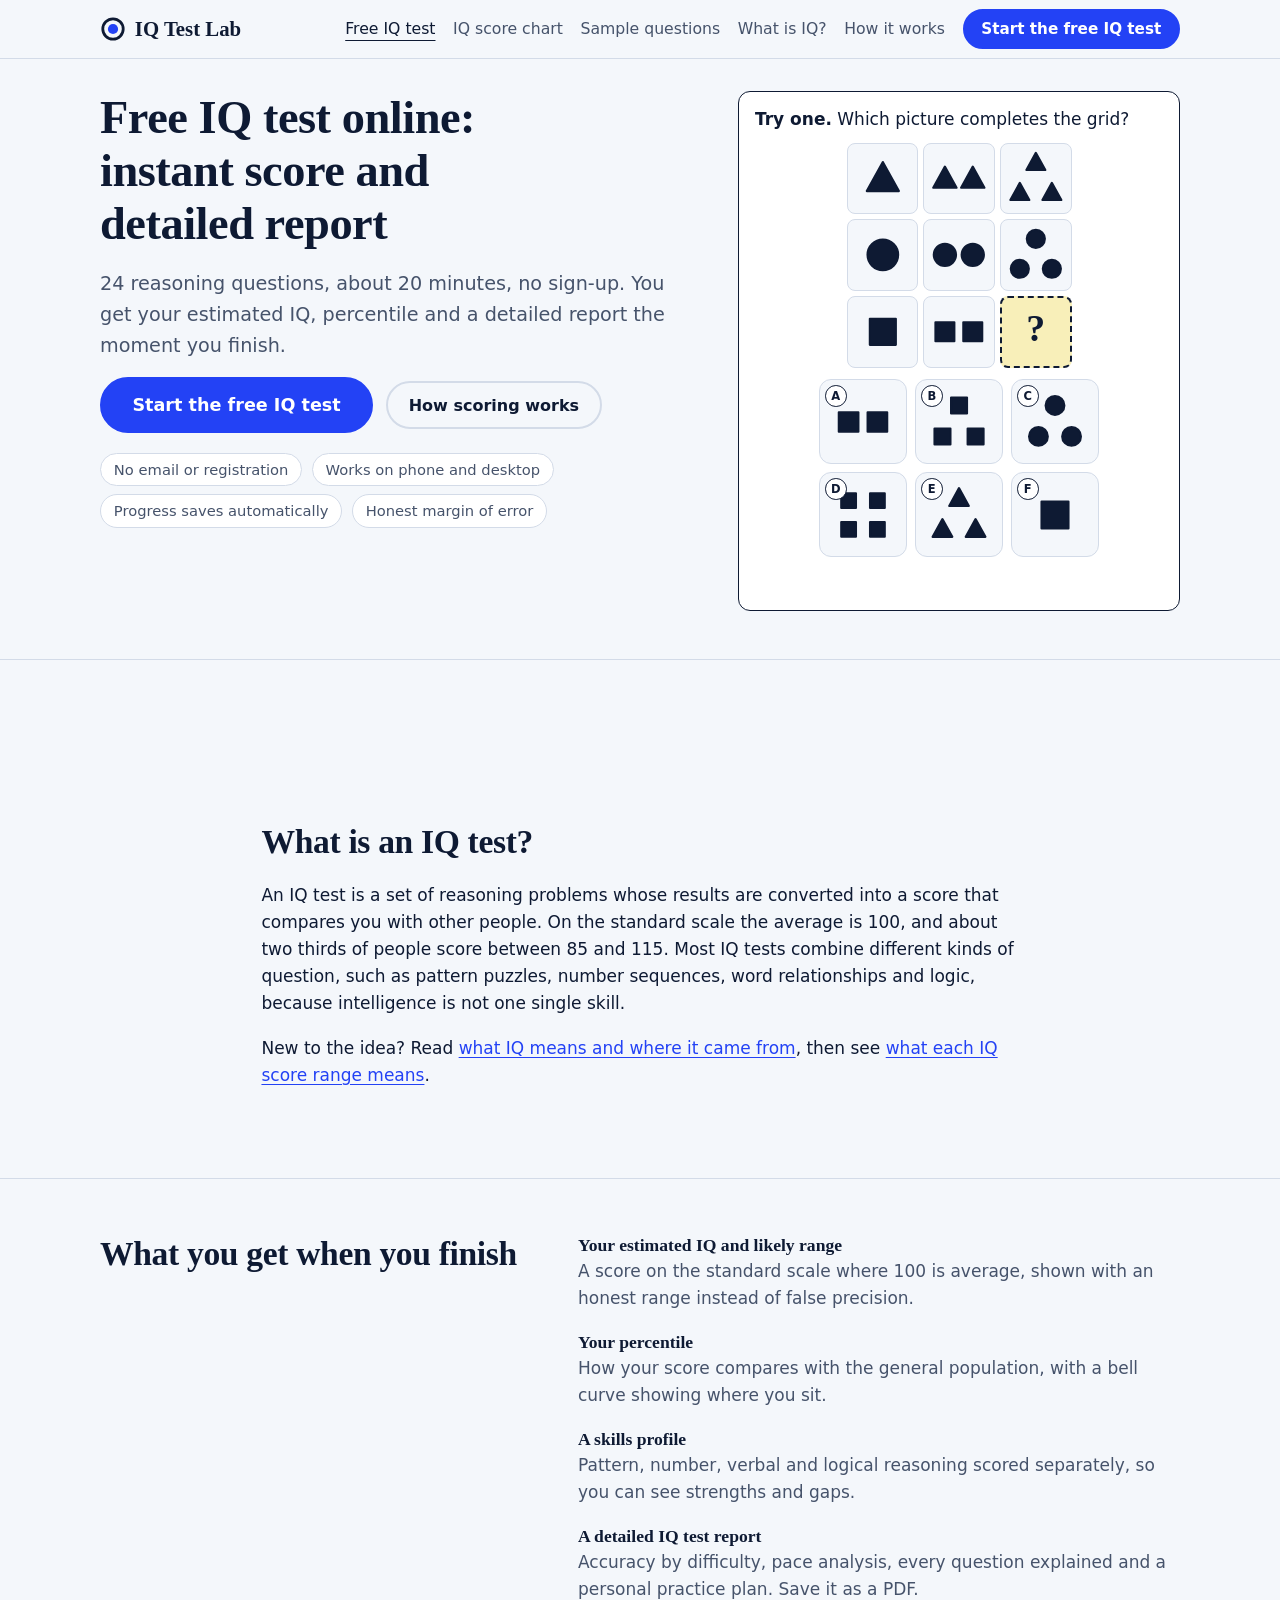
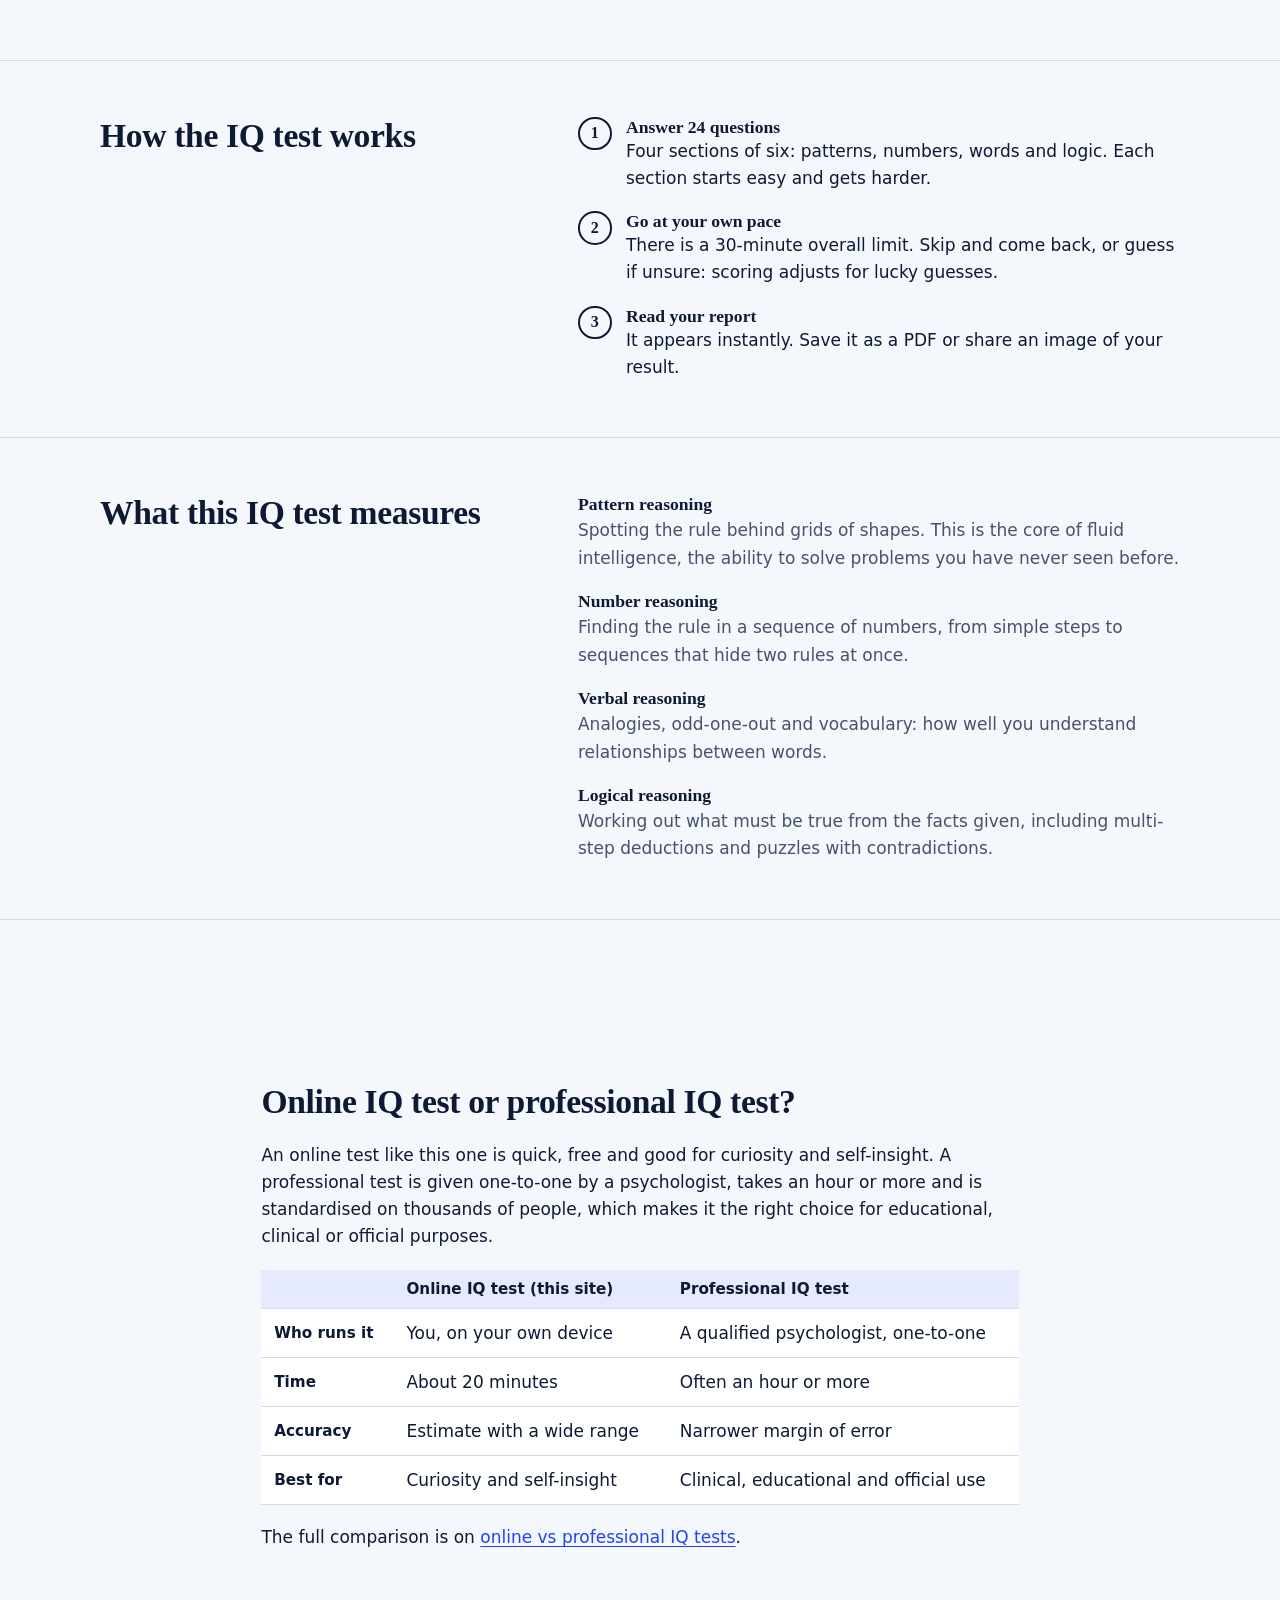
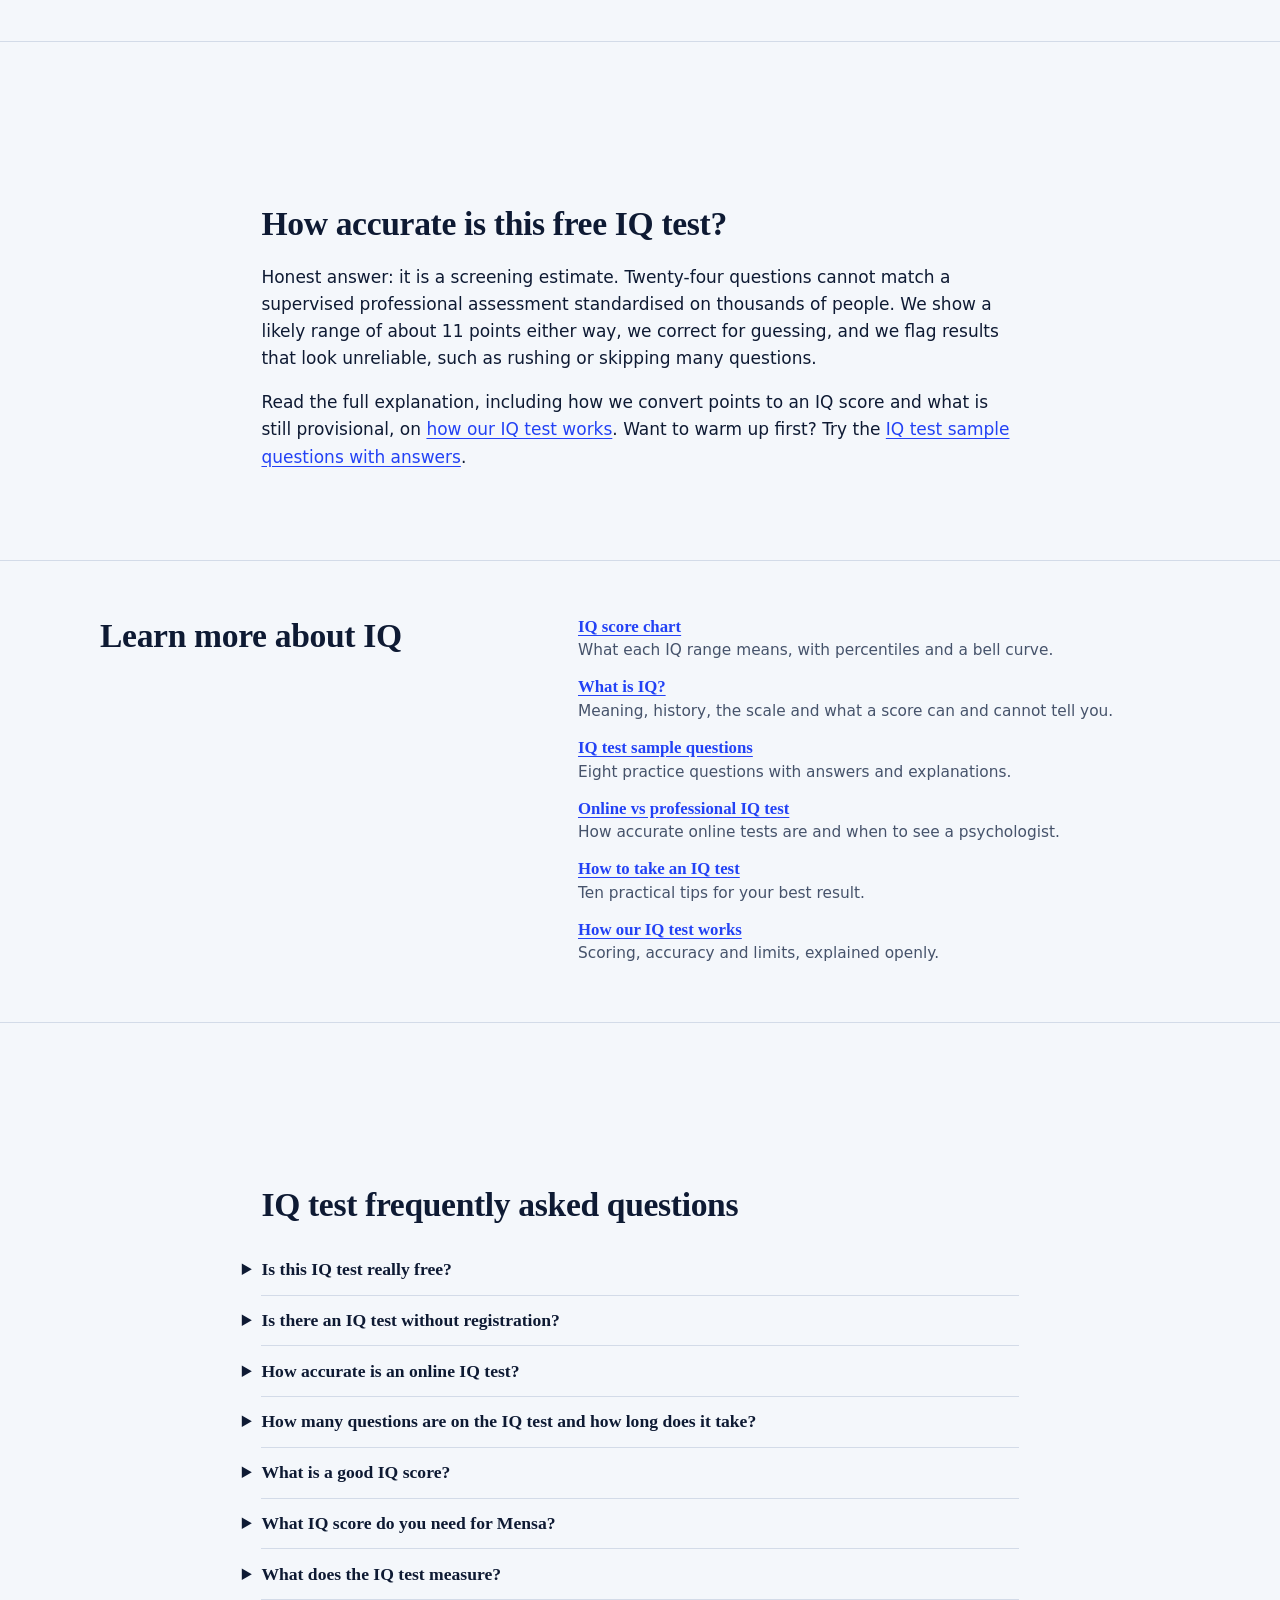
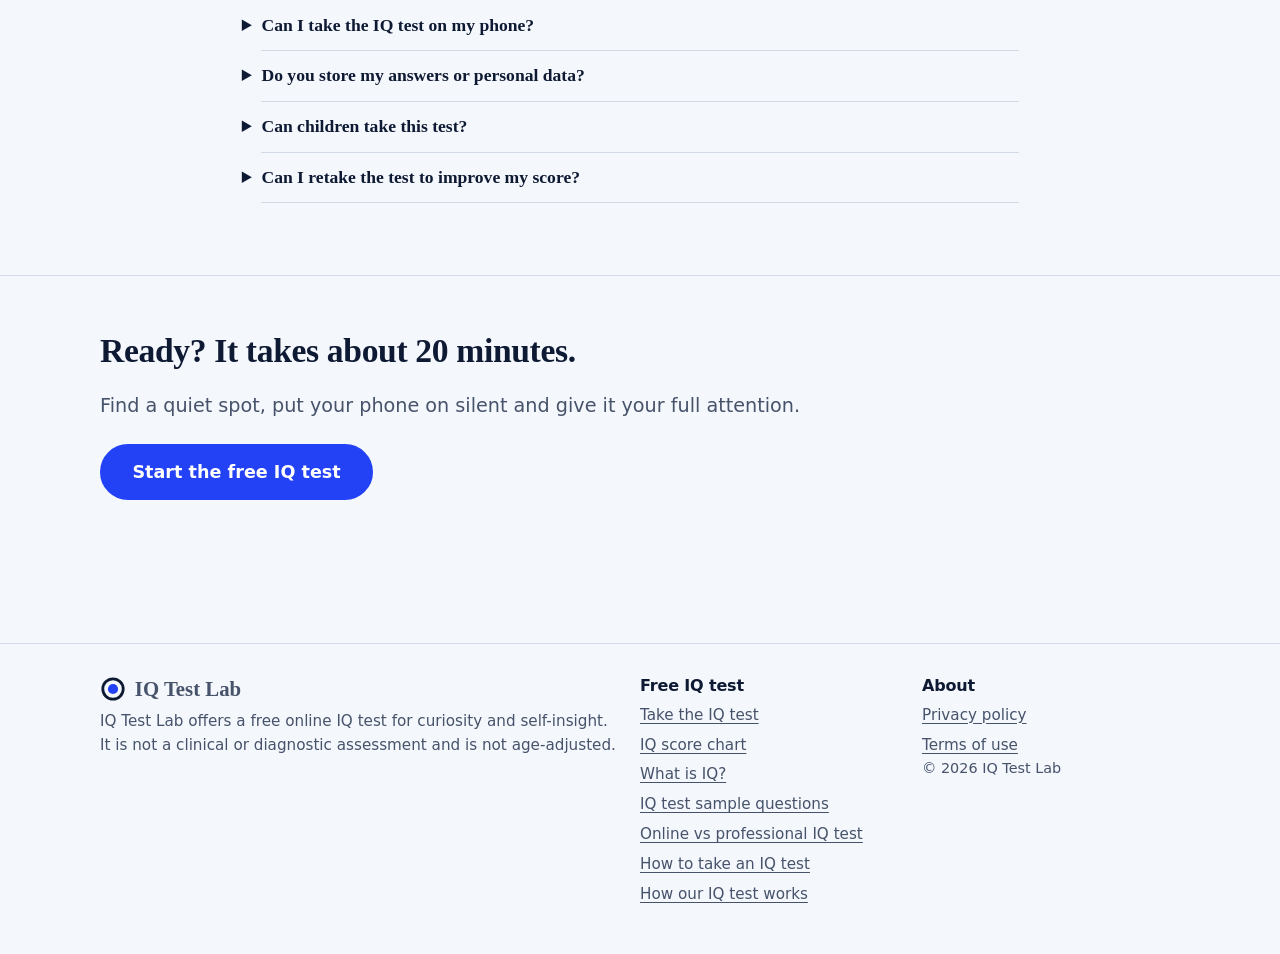
==== commit 6e5dca68: "improved" ====
--- a/index.html
+++ b/index.html
@@ -5,43 +5,45 @@
 <meta name="viewport" content="width=device-width, initial-scale=1">
 <title>Free IQ Test Online, Instant Results | IQ Test Lab</title>
 <meta name="description" content="Take a free IQ test online: 24 questions, about 20 minutes, no sign-up. Get your estimated IQ, percentile and a detailed report instantly.">
-<link rel="canonical" href="https://drimranhayat.github.io/free-iq-test/">
+<link rel="canonical" href="https://free-iq-test.pages.dev/">
 <meta name="robots" content="index,follow,max-image-preview:large">
 <meta name="theme-color" content="#F4F7FB" media="(prefers-color-scheme: light)">
 <meta name="theme-color" content="#0B1222" media="(prefers-color-scheme: dark)">
-<link rel="icon" href="favicon.svg" type="image/svg+xml">
-<link rel="apple-touch-icon" href="assets/img/apple-touch-icon.png">
-<link rel="manifest" href="manifest.webmanifest">
+<link rel="icon" href="/favicon.svg" type="image/svg+xml">
+<link rel="apple-touch-icon" href="/assets/img/apple-touch-icon.png">
+<link rel="manifest" href="/manifest.webmanifest">
 <meta property="og:type" content="website">
 <meta property="og:site_name" content="IQ Test Lab">
 <meta property="og:locale" content="en_US">
 <meta property="og:title" content="Free IQ Test Online, Instant Results | IQ Test Lab">
 <meta property="og:description" content="Take a free IQ test online: 24 questions, about 20 minutes, no sign-up. Get your estimated IQ, percentile and a detailed report instantly.">
-<meta property="og:url" content="https://drimranhayat.github.io/free-iq-test/">
-<meta property="og:image" content="https://drimranhayat.github.io/free-iq-test/assets/img/og-image.png">
+<meta property="og:url" content="https://free-iq-test.pages.dev/">
+<meta property="og:image" content="https://free-iq-test.pages.dev/assets/img/og-image.png">
 <meta property="og:image:width" content="1200">
 <meta property="og:image:height" content="630">
 <meta property="og:image:alt" content="IQ Test Lab: free IQ test with instant results">
 <meta name="twitter:card" content="summary_large_image">
-<link rel="stylesheet" href="assets/css/style.css">
-<script type="application/ld+json">{"@context": "https://schema.org", "@type": "Organization", "name": "IQ Test Lab", "url": "https://drimranhayat.github.io/free-iq-test/", "logo": "https://drimranhayat.github.io/free-iq-test/assets/img/icon-512.png"}</script>
-<script type="application/ld+json">{"@context": "https://schema.org", "@type": "WebSite", "name": "IQ Test Lab", "url": "https://drimranhayat.github.io/free-iq-test/", "inLanguage": "en"}</script>
-<script type="application/ld+json">{"@context": "https://schema.org", "@type": "WebApplication", "name": "IQ Test Lab Free IQ Test", "url": "https://drimranhayat.github.io/free-iq-test/", "applicationCategory": "EducationalApplication", "operatingSystem": "Any", "browserRequirements": "Requires JavaScript", "inLanguage": "en", "description": "Take a free IQ test online: 24 questions, about 20 minutes, no sign-up. Get your estimated IQ, percentile and a detailed report instantly.", "offers": {"@type": "Offer", "price": "0", "priceCurrency": "USD"}}</script>
+<link rel="stylesheet" href="/assets/css/style.css">
+<script type="application/ld+json">{"@context": "https://schema.org", "@type": "Organization", "name": "IQ Test Lab", "url": "https://free-iq-test.pages.dev/", "logo": "https://free-iq-test.pages.dev/assets/img/icon-512.png"}</script>
+<script type="application/ld+json">{"@context": "https://schema.org", "@type": "WebSite", "name": "IQ Test Lab", "url": "https://free-iq-test.pages.dev/", "inLanguage": "en"}</script>
+<script type="application/ld+json">{"@context": "https://schema.org", "@type": "WebApplication", "name": "IQ Test Lab Free IQ Test", "url": "https://free-iq-test.pages.dev/", "applicationCategory": "EducationalApplication", "operatingSystem": "Any", "browserRequirements": "Requires JavaScript", "inLanguage": "en", "description": "Take a free IQ test online: 24 questions, about 20 minutes, no sign-up. Get your estimated IQ, percentile and a detailed report instantly.", "offers": {"@type": "Offer", "price": "0", "priceCurrency": "USD"}}</script>
 <script type="application/ld+json">{"@context": "https://schema.org", "@type": "FAQPage", "mainEntity": [{"@type": "Question", "name": "Is this IQ test really free?", "acceptedAnswer": {"@type": "Answer", "text": "Yes. You can take the full test and see your estimated IQ, percentile, skills profile and detailed report without paying or giving an email address."}}, {"@type": "Question", "name": "Is there an IQ test without registration?", "acceptedAnswer": {"@type": "Answer", "text": "Yes. This test needs no account, no email address and no payment details. Open the test, answer the questions and your results appear when you finish."}}, {"@type": "Question", "name": "How accurate is an online IQ test?", "acceptedAnswer": {"@type": "Answer", "text": "A short online test gives a rough estimate. This one has 24 questions, so the likely range around your score is about 11 points either way. Professional tests are longer, supervised and standardised on thousands of people. Treat your result as a useful indication, not a diagnosis."}}, {"@type": "Question", "name": "How many questions are on the IQ test and how long does it take?", "acceptedAnswer": {"@type": "Answer", "text": "There are 24 questions in four sections of six: patterns, numbers, words and logic. Most people finish in 15 to 22 minutes. There is a 30-minute overall limit, and your progress saves on your device."}}, {"@type": "Question", "name": "What is a good IQ score?", "acceptedAnswer": {"@type": "Answer", "text": "IQ scores are set so that the average is 100. About half of people score between 90 and 109, and about 2 in 100 score 130 or above. See the IQ score chart for every range."}}, {"@type": "Question", "name": "What IQ score do you need for Mensa?", "acceptedAnswer": {"@type": "Answer", "text": "Mensa membership requires a score at or above the 98th percentile on an approved, supervised test. On a scale with a standard deviation of 15 that is roughly an IQ of 130, although the exact number depends on the test. An online estimate cannot qualify you."}}, {"@type": "Question", "name": "What does the IQ test measure?", "acceptedAnswer": {"@type": "Answer", "text": "Four reasoning skills: pattern reasoning with shapes, number sequences, verbal reasoning with word relationships, and logical reasoning. Each skill is scored separately so you can see your profile, not just one number."}}, {"@type": "Question", "name": "Can I take the IQ test on my phone?", "acceptedAnswer": {"@type": "Answer", "text": "Yes. The test is designed for phones, tablets and computers, works in any modern browser and can be installed like an app. Use a quiet place and avoid interruptions for the most accurate result."}}, {"@type": "Question", "name": "Do you store my answers or personal data?", "acceptedAnswer": {"@type": "Answer", "text": "No account or email is needed. Your answers and results stay in your browser on your own device so you can resume and view your report. They are not sent to our servers."}}, {"@type": "Question", "name": "Can children take this test?", "acceptedAnswer": {"@type": "Answer", "text": "It is designed for ages 16 and over and is not age-adjusted, so scores for children would not be meaningful. For a child, ask a qualified educational or clinical psychologist."}}, {"@type": "Question", "name": "Can I retake the test to improve my score?", "acceptedAnswer": {"@type": "Answer", "text": "You can, but the questions stay the same, so retaking soon mostly measures your memory of them. Wait at least four weeks, and use the practice tips in your report in between."}}]}</script>
 </head>
 <body>
 <a class="skip" href="#main">Skip to content</a>
 <header class="site-head"><div class="wrap">
-<a class="logo" href="./" aria-label="IQ Test Lab home"><svg class="logo-mark" viewBox="0 0 28 28" aria-hidden="true" focusable="false"><circle class="ring" cx="14" cy="14" r="11"/><circle class="dot" cx="14" cy="14" r="5.5"/></svg><span>IQ Test Lab</span></a>
-<nav class="site-nav" aria-label="Main"><a href="./" aria-current="page">Free IQ test</a><a href="iq-score-chart.html">IQ score chart</a><a href="iq-test-sample-questions.html">Sample questions</a><a href="what-is-iq.html">What is IQ?</a><a href="how-iq-tests-work.html">How it works</a></nav>
+<a class="logo" href="/" aria-label="IQ Test Lab home"><svg class="logo-mark" viewBox="0 0 28 28" aria-hidden="true" focusable="false"><circle class="ring" cx="14" cy="14" r="11"/><circle class="dot" cx="14" cy="14" r="5.5"/></svg><span>IQ Test Lab</span></a>
+<nav class="site-nav" aria-label="Main"><a href="/" aria-current="page">Free IQ test</a><a href="/iq-score-chart">IQ score chart</a><a href="/iq-test-sample-questions">Sample questions</a><a href="/what-is-iq">What is IQ?</a><a href="/how-iq-tests-work">How it works</a></nav>
+<a class="btn btn-primary btn-sm head-cta" href="/test"><span class="long">Start the free IQ test</span><span class="short">Start free test</span></a>
 </div></header>
 <main id="main">
 
+<div class="wrap"><div class="welcome" id="welcome" hidden></div></div>
 <div class="wrap hero">
 <div>
 <h1>Free IQ test online: instant score and detailed report</h1>
-<p class="lede">Twenty-four reasoning questions across patterns, numbers, words and logic. About 20 minutes, no sign-up. When you finish, you get your estimated IQ, your percentile and a full breakdown of how you did.</p>
-<div class="row"><a class="btn btn-primary btn-lg" href="test.html">Start the free IQ test</a><a class="btn btn-ghost" href="how-iq-tests-work.html">How scoring works</a></div>
+<p class="lede">24 reasoning questions, about 20 minutes, no sign-up. You get your estimated IQ, percentile and a detailed report the moment you finish.</p>
+<div class="row"><a class="btn btn-primary btn-lg" href="/test">Start the free IQ test</a><a class="btn btn-ghost" href="/how-iq-tests-work">How scoring works</a></div>
 <ul class="chips-line"><li>No email or registration</li><li>Works on phone and desktop</li><li>Progress saves automatically</li><li>Honest margin of error</li></ul>
 </div>
 <aside class="sample" aria-label="Sample IQ test question">
@@ -52,7 +54,7 @@
 <section class="band"><div class="wrap prose">
 <h2>What is an IQ test?</h2>
 <p>An IQ test is a set of reasoning problems whose results are converted into a score that compares you with other people. On the standard scale the average is 100, and about two thirds of people score between 85 and 115. Most IQ tests combine different kinds of question, such as pattern puzzles, number sequences, word relationships and logic, because intelligence is not one single skill.</p>
-<p>New to the idea? Read <a href="what-is-iq.html">what IQ means and where it came from</a>, then see <a href="iq-score-chart.html">what each IQ score range means</a>.</p>
+<p>New to the idea? Read <a href="/what-is-iq">what IQ means and where it came from</a>, then see <a href="/iq-score-chart">what each IQ score range means</a>.</p>
 </div></section>
 
 <section class="band"><div class="wrap two-col">
@@ -90,18 +92,18 @@
 <tr><th scope="row">Accuracy</th><td>Estimate with a wide range</td><td>Narrower margin of error</td></tr>
 <tr><th scope="row">Best for</th><td>Curiosity and self-insight</td><td>Clinical, educational and official use</td></tr>
 </tbody></table></div>
-<p>The full comparison is on <a href="online-vs-professional-iq-test.html">online vs professional IQ tests</a>.</p>
+<p>The full comparison is on <a href="/online-vs-professional-iq-test">online vs professional IQ tests</a>.</p>
 </div></section>
 
 <section class="band"><div class="wrap prose">
 <h2>How accurate is this free IQ test?</h2>
 <p>Honest answer: it is a screening estimate. Twenty-four questions cannot match a supervised professional assessment standardised on thousands of people. We show a likely range of about 11 points either way, we correct for guessing, and we flag results that look unreliable, such as rushing or skipping many questions.</p>
-<p>Read the full explanation, including how we convert points to an IQ score and what is still provisional, on <a href="how-iq-tests-work.html">how our IQ test works</a>. Want to warm up first? Try the <a href="iq-test-sample-questions.html">IQ test sample questions with answers</a>.</p>
+<p>Read the full explanation, including how we convert points to an IQ score and what is still provisional, on <a href="/how-iq-tests-work">how our IQ test works</a>. Want to warm up first? Try the <a href="/iq-test-sample-questions">IQ test sample questions with answers</a>.</p>
 </div></section>
 
 <section class="band"><div class="wrap two-col">
 <h2>Learn more about IQ</h2>
-<ul class="linklist"><li><a href="iq-score-chart.html">IQ score chart</a><span>What each IQ range means, with percentiles and a bell curve.</span></li><li><a href="what-is-iq.html">What is IQ?</a><span>Meaning, history, the scale and what a score can and cannot tell you.</span></li><li><a href="iq-test-sample-questions.html">IQ test sample questions</a><span>Eight practice questions with answers and explanations.</span></li><li><a href="online-vs-professional-iq-test.html">Online vs professional IQ test</a><span>How accurate online tests are and when to see a psychologist.</span></li><li><a href="iq-test-tips.html">How to take an IQ test</a><span>Ten practical tips for your best result.</span></li><li><a href="how-iq-tests-work.html">How our IQ test works</a><span>Scoring, accuracy and limits, explained openly.</span></li></ul></div></section>
+<ul class="linklist"><li><a href="/iq-score-chart">IQ score chart</a><span>What each IQ range means, with percentiles and a bell curve.</span></li><li><a href="/what-is-iq">What is IQ?</a><span>Meaning, history, the scale and what a score can and cannot tell you.</span></li><li><a href="/iq-test-sample-questions">IQ test sample questions</a><span>Eight practice questions with answers and explanations.</span></li><li><a href="/online-vs-professional-iq-test">Online vs professional IQ test</a><span>How accurate online tests are and when to see a psychologist.</span></li><li><a href="/iq-test-tips">How to take an IQ test</a><span>Ten practical tips for your best result.</span></li><li><a href="/how-iq-tests-work">How our IQ test works</a><span>Scoring, accuracy and limits, explained openly.</span></li></ul></div></section>
 
 <section class="band"><div class="wrap prose">
 <h2>IQ test frequently asked questions</h2>
@@ -111,18 +113,18 @@
 <section class="band"><div class="wrap">
 <h2>Ready? It takes about 20 minutes.</h2>
 <p class="lede">Find a quiet spot, put your phone on silent and give it your full attention.</p>
-<div class="row"><a class="btn btn-primary btn-lg" href="test.html">Start the free IQ test</a></div>
+<div class="row"><a class="btn btn-primary btn-lg" href="/test">Start the free IQ test</a></div>
 </div></section>
 </main>
 <footer class="site-foot"><div class="wrap cols">
-<div><a class="logo" href="./"><svg class="logo-mark" viewBox="0 0 28 28" aria-hidden="true" focusable="false"><circle class="ring" cx="14" cy="14" r="11"/><circle class="dot" cx="14" cy="14" r="5.5"/></svg><span>IQ Test Lab</span></a>
+<div><a class="logo" href="/"><svg class="logo-mark" viewBox="0 0 28 28" aria-hidden="true" focusable="false"><circle class="ring" cx="14" cy="14" r="11"/><circle class="dot" cx="14" cy="14" r="5.5"/></svg><span>IQ Test Lab</span></a>
 <p>IQ Test Lab offers a free online IQ test for curiosity and self-insight. It is not a clinical or diagnostic assessment and is not age-adjusted.</p></div>
-<div><h2>Free IQ test</h2><ul><li><a href="test.html">Take the IQ test</a></li><li><a href="iq-score-chart.html">IQ score chart</a></li><li><a href="what-is-iq.html">What is IQ?</a></li><li><a href="iq-test-sample-questions.html">IQ test sample questions</a></li><li><a href="online-vs-professional-iq-test.html">Online vs professional IQ test</a></li><li><a href="iq-test-tips.html">How to take an IQ test</a></li><li><a href="how-iq-tests-work.html">How our IQ test works</a></li></ul></div>
-<div><h2>About</h2><ul><li><a href="privacy.html">Privacy policy</a></li><li><a href="terms.html">Terms of use</a></li></ul><p class="small">&copy; 2026 IQ Test Lab</p></div>
+<div><h2>Free IQ test</h2><ul><li><a href="/test">Take the IQ test</a></li><li><a href="/iq-score-chart">IQ score chart</a></li><li><a href="/what-is-iq">What is IQ?</a></li><li><a href="/iq-test-sample-questions">IQ test sample questions</a></li><li><a href="/online-vs-professional-iq-test">Online vs professional IQ test</a></li><li><a href="/iq-test-tips">How to take an IQ test</a></li><li><a href="/how-iq-tests-work">How our IQ test works</a></li></ul></div>
+<div><h2>About</h2><ul><li><a href="/privacy">Privacy policy</a></li><li><a href="/terms">Terms of use</a></li></ul><p class="small">&copy; 2026 IQ Test Lab</p><p><button type="button" class="linkbtn" data-install hidden>Install the app</button></p></div>
 </div></footer>
-<script src="assets/js/config.js" defer></script>
-<script src="assets/js/sheet.js" defer></script>
-<script src="assets/js/home.js" defer></script>
-<script src="assets/js/pwa.js" defer></script>
+<script src="/assets/js/config.js" defer></script>
+<script src="/assets/js/sheet.js" defer></script>
+<script src="/assets/js/home.js" defer></script>
+<script src="/assets/js/pwa.js" defer></script>
 </body>
 </html>
--- a/assets/css/style.css
+++ b/assets/css/style.css
@@ -55,7 +55,7 @@
 .skip:focus { left: 8px; top: 8px; }
 
 h1, h2, h3, h4 { font-family: var(--serif); line-height: 1.15; letter-spacing: -0.01em; margin: 0 0 .6em; font-weight: 700; }
-h1 { font-size: clamp(2.1rem, 5.2vw, 3.5rem); }
+h1 { font-size: clamp(1.85rem, 4.4vw, 2.9rem); }
 h2 { font-size: clamp(1.5rem, 3.2vw, 2.1rem); }
 h3 { font-size: 1.3rem; }
 h4 { font-size: 1.05rem; margin: 1.2em 0 .4em; }
@@ -102,17 +102,19 @@
 .row { display: flex; gap: .8rem; flex-wrap: wrap; align-items: center; margin-block: 1.4rem; }
 
 /* ---------- home ---------- */
-.hero { display: grid; gap: 2.5rem; padding-block: clamp(2rem, 6vw, 4.5rem); align-items: center; }
+.hero { display: grid; gap: 1.2rem 2.5rem; padding-block: clamp(.9rem, 3vw, 2rem) clamp(1.5rem, 4vw, 3rem); align-items: start; }
 @media (min-width: 900px) { .hero { grid-template-columns: 1.15fr .85fr; } }
-.hero h1 { max-width: 17ch; }
+.hero h1 { max-width: 18ch; margin-bottom: .4em; }
+.hero .lede { font-size: clamp(1.02rem, 2vw, 1.2rem); margin-bottom: .2rem; }
+.hero .row { margin-block: 1rem .9rem; }
 .chips-line { display: flex; flex-wrap: wrap; gap: .5rem .6rem; padding: 0; margin: 1.2rem 0 0; list-style: none; }
 .chips-line li { border: 1.5px solid var(--rule); border-radius: 999px; padding: .25rem .8rem; font-size: .92rem; color: var(--graphite); background: var(--sheet); }
 
 .sample {
-  background: var(--sheet); border: 1.5px solid var(--ink); border-radius: var(--r); padding: 1.2rem;
-}
-.sample-q { margin-bottom: .8rem; }
-.sample-fb { margin: 1rem 0 0; min-height: 1.6em; }
+  background: var(--sheet); border: 1.5px solid var(--ink); border-radius: var(--r); padding: .9rem 1rem 1rem;
+}
+.sample-q { margin-bottom: .6rem; }
+.sample-fb { margin: .7rem 0 0; min-height: 1.6em; font-size: .98rem; }
 .sample-fb .btn { margin-top: .6rem; display: flex; width: fit-content; }
 
 .band { padding-block: clamp(2.2rem, 5vw, 3.5rem); border-top: 1px solid var(--rule); }
@@ -149,7 +151,7 @@
 details.faq p { color: var(--graphite); margin-bottom: 0; }
 
 /* ---------- test stage ---------- */
-.stage { width: min(760px, 100% - 2rem); margin: 1.5rem auto 0; background: var(--sheet); border: 1.5px solid var(--ink); border-radius: var(--r); padding: clamp(1.1rem, 4vw, 2.2rem); }
+.stage { width: min(780px, 100% - 1.5rem); margin: .8rem auto 0; background: var(--sheet); border: 1.5px solid var(--ink); border-radius: var(--r); padding: clamp(.9rem, 3vw, 1.5rem); }
 .stage:has(.report) { width: min(900px, 100% - 2rem); }
 .intro h1 { font-size: clamp(1.9rem, 4.5vw, 2.6rem); }
 .facts { display: grid; gap: .9rem; margin: 1.5rem 0; }
@@ -162,16 +164,16 @@
 .check { display: flex; gap: .6rem; align-items: center; margin-block: .8rem; cursor: pointer; }
 .check input { width: 1.2rem; height: 1.2rem; accent-color: var(--pen); }
 
-.qhead { display: flex; justify-content: space-between; align-items: center; gap: 1rem; flex-wrap: wrap; margin-bottom: .7rem; }
+.qhead { display: flex; justify-content: space-between; align-items: center; gap: .6rem 1rem; flex-wrap: wrap; margin-bottom: .5rem; }
 .qtools { display: flex; align-items: center; gap: .9rem; }
 .timer { font: 700 1.1rem var(--sans); font-variant-numeric: tabular-nums; padding: .15rem .7rem; border: 1.5px solid var(--rule); border-radius: 999px; }
 .timer.warn { background: var(--marker); border-color: var(--marker); color: #0E1A33; }
 .timer.is-hidden { display: none; }
-.progress { height: 8px; background: var(--rule); border-radius: 99px; overflow: hidden; margin-bottom: 1.6rem; }
+.progress { height: 8px; background: var(--rule); border-radius: 99px; overflow: hidden; margin-bottom: .9rem; }
 .progress span { display: block; height: 100%; width: 0; background: var(--pen); border-radius: 99px; transition: width .35s ease; }
-.qprompt { font-size: clamp(1.25rem, 3vw, 1.6rem); line-height: 1.3; outline: none; margin-bottom: 1.2rem; }
-
-.matrix { display: grid; grid-template-columns: repeat(3, 1fr); gap: 6px; width: min(100%, 330px); margin: 0 auto 1.6rem; }
+.qprompt { font-size: clamp(1.1rem, 2.6vw, 1.45rem); line-height: 1.3; outline: none; margin-bottom: .8rem; }
+
+.matrix { display: grid; grid-template-columns: repeat(3, 1fr); gap: 5px; width: min(100%, clamp(130px, 30vh, 250px)); margin: 0 auto 1rem; }
 .mcell { aspect-ratio: 1; border: 1.5px solid var(--rule); border-radius: 8px; background: var(--paper); }
 .mcell.missing { border: 2px dashed var(--ink); background: color-mix(in srgb, var(--marker) 38%, var(--paper)); }
 .cell { display: block; width: 100%; height: 100%; }
@@ -183,12 +185,12 @@
 .qd.on { fill: var(--ink); stroke: var(--ink); }
 .qmark { font: 700 56px var(--serif); fill: var(--ink); }
 
-.opts { display: grid; gap: .65rem; }
-.opts-visual { grid-template-columns: repeat(3, 1fr); gap: .7rem; }
+.opts { display: grid; gap: .5rem; }
+.opts-visual { grid-template-columns: repeat(3, minmax(0, 104px)); justify-content: center; gap: .5rem; }
 .opt {
   display: flex; align-items: center; gap: .9rem; width: 100%; text-align: left; cursor: pointer;
   background: var(--paper); color: var(--ink); border: 1.5px solid var(--rule); border-radius: var(--r);
-  padding: .75rem .95rem; min-height: 56px; font: 500 1.05rem var(--sans);
+  padding: .55rem .9rem; min-height: 50px; font: 500 1.02rem var(--sans);
   transition: border-color .12s ease, background-color .12s ease;
 }
 .opt:hover { border-color: var(--ink); }
@@ -198,17 +200,17 @@
 }
 .opt.is-sel { border-color: var(--pen); background: var(--pen-tint); }
 .opt.is-sel .bubble { background: var(--pen); border-color: var(--pen); color: var(--pen-ink); }
-.opt-visual { flex-direction: column; align-items: stretch; gap: .5rem; padding: .6rem; }
-.opt-visual .bubble { align-self: flex-start; }
-.opt-visual .cell { width: 100%; height: auto; aspect-ratio: 1; }
+.opt-visual { position: relative; flex-direction: column; align-items: center; justify-content: center; gap: 0; padding: .35rem; min-height: 0; }
+.opt-visual .bubble { position: absolute; top: 5px; left: 5px; width: 1.35rem; height: 1.35rem; font-size: .72rem; border-width: 1.5px; }
+.opt-visual .cell { width: auto; height: clamp(50px, 12vh, 92px); aspect-ratio: 1; }
 .opt.is-right { border-color: var(--ok); background: var(--ok-tint); }
 .opt.is-right .bubble { background: var(--ok); border-color: var(--ok); color: #fff; }
 .opt.is-wrong { border-color: var(--bad); background: var(--bad-tint); }
 .opt.is-wrong .bubble { background: var(--bad); border-color: var(--bad); color: #fff; }
 .otext { flex: 1; }
 
-.qnav { display: flex; justify-content: space-between; gap: .8rem; margin-top: 1.6rem; }
-.kbd { margin: 1rem 0 0; text-align: center; display: none; }
+.qnav { display: flex; justify-content: space-between; gap: .8rem; margin-top: 1rem; }
+.kbd { margin: .6rem 0 0; text-align: center; display: none; }
 @media (hover: hover) and (pointer: fine) { .kbd { display: block; } }
 
 .break, .confirm { text-align: left; }
@@ -285,8 +287,6 @@
 
 /* ---------- small screens ---------- */
 @media (max-width: 520px) {
-  .opts-visual { gap: .5rem; }
-  .opt-visual { padding: .45rem; }
   .qnav .btn { flex: 1; }
   .statgrid { grid-template-columns: 1fr; }
   .rbtns .btn { flex: 1; }
@@ -336,3 +336,111 @@
 
 .qa details.reveal summary { font: 600 1rem var(--sans); color: var(--pen); }
 .qa details.reveal[open] summary { margin-bottom: .3rem; }
+
+/* ================= layout v2: everything important visible at 100% zoom ================= */
+
+/* --- header: logo, nav, and a persistent Start button --- */
+.site-head .wrap { display: flex; flex-wrap: wrap; align-items: center; gap: .35rem 1.1rem; padding-block: .55rem; }
+.site-head .site-nav { margin-left: auto; }
+.btn-sm { min-height: 40px; padding: .4rem 1.05rem; font-size: .95rem; border-width: 2px; white-space: nowrap; }
+.head-cta .short { display: none; }
+@media (max-width: 860px) {
+  .site-head .wrap { gap: .3rem .8rem; }
+  .head-cta { margin-left: auto; order: 2; }
+  .site-head .site-nav { order: 3; width: 100%; margin-left: 0; flex-wrap: nowrap; overflow-x: auto; gap: 1.1rem; padding-bottom: .25rem; scrollbar-width: none; }
+  .site-head .site-nav::-webkit-scrollbar { display: none; }
+  .site-nav a { white-space: nowrap; font-size: .92rem; }
+}
+@media (max-width: 480px) { .head-cta .long { display: none; } .head-cta .short { display: inline; } .logo { font-size: 1.15rem; } }
+
+/* the test page keeps only the logo, to leave room for the questions */
+.page-test .site-nav, .page-test .head-cta { display: none; }
+.page-test .site-head .wrap { padding-block: .4rem; }
+.page-test .site-foot { margin-top: 2rem; }
+
+/* --- intro screen: Begin button near the top --- */
+.intro { display: grid; gap: 1rem 2.2rem; }
+@media (min-width: 820px) { .intro { grid-template-columns: 1.05fr .95fr; align-items: start; } }
+.intro h1 { font-size: clamp(1.7rem, 4vw, 2.4rem); margin-bottom: .3em; }
+.intro .lede { font-size: 1.08rem; margin-bottom: .4rem; }
+.intro .row { margin-block: .9rem .6rem; }
+.intro-side { display: grid; gap: .9rem; }
+.facts { margin: 0; gap: .55rem; }
+.facts div { padding-bottom: .55rem; gap: .1rem; }
+@media (min-width: 640px) { .facts div { grid-template-columns: 6.2rem 1fr; } }
+.facts dd { font-size: .96rem; }
+.tips h2 { margin-bottom: .3rem; }
+.tips ul { margin: 0; font-size: .96rem; }
+.check { margin-block: .5rem; }
+
+/* --- question screen: puzzle and answers side by side on wide screens --- */
+.qbody-visual { display: grid; gap: .2rem 1.6rem; align-items: center; }
+.qbody-visual .matrix { margin-bottom: .8rem; }
+@media (min-width: 720px) {
+  .qbody-visual { grid-template-columns: auto 1fr; justify-items: center; }
+  .qbody-visual .matrix { width: clamp(180px, 36vh, 270px); margin: 0; }
+  .qbody-visual .opts-visual { grid-template-columns: repeat(3, minmax(0, 118px)); }
+  .qbody-visual .opt-visual .cell { height: clamp(56px, 13vh, 100px); }
+}
+
+/* --- short screens (typical laptops, phones in landscape): tighten everything --- */
+@media (max-height: 760px) {
+  .kbd { display: none !important; }
+  .opt { min-height: 46px; padding-block: .4rem; font-size: 1rem; }
+  .opts { gap: .4rem; }
+  .qprompt { margin-bottom: .6rem; }
+  .qnav { margin-top: .7rem; }
+}
+@media (max-height: 620px) {
+  .stage { margin-top: .5rem; padding: .7rem .85rem; }
+  .qhead { margin-bottom: .3rem; }
+  .progress { margin-bottom: .6rem; }
+  .opt { min-height: 42px; font-size: .96rem; }
+  .btn { min-height: 44px; }
+}
+
+/* --- keep Next / Back reachable on narrow screens even if a question is long --- */
+@media (max-width: 719px) {
+  .qnav { position: sticky; bottom: 0; background: var(--sheet); padding-block: .6rem; margin-top: .5rem; border-top: 1px solid var(--rule); z-index: 5; }
+}
+
+/* --- home: compact sample card that fits next to the headline --- */
+@media (min-width: 900px) {
+  .sample .matrix { width: clamp(150px, 27vh, 210px); margin-bottom: .7rem; }
+  .sample .opt-visual .cell { height: clamp(48px, 9.5vh, 72px); }
+  .sample .opts-visual { grid-template-columns: repeat(3, minmax(0, 88px)); }
+}
+@media (max-width: 899px) { .sample .matrix { width: clamp(130px, 26vh, 200px); } }
+
+/* --- never allow sideways scrolling --- */
+html, body { max-width: 100%; overflow-x: clip; }
+
+/* ================= retention components ================= */
+[hidden] { display: none !important; }
+.welcome { display: flex; flex-wrap: wrap; align-items: center; justify-content: space-between; gap: .5rem 1rem; margin-top: .8rem; padding: .6rem .9rem; border: 1.5px solid var(--pen); border-radius: var(--r); background: var(--pen-tint); font-size: .98rem; }
+.welcome .btn { flex: none; }
+.rsec .table-wrap { margin-top: .6rem; }
+.rsec .linklist { margin-top: .4rem; }
+.site-foot .linkbtn { padding: 0; }
+
+/* ================= polish ================= */
+[tabindex="-1"]:focus { outline: none; }          /* headings are focused by script for screen readers only */
+.intro .row { gap: .4rem 1.2rem; }
+a.linkbtn { font: 500 .98rem var(--sans); color: var(--pen); }
+@media (min-width: 720px) {
+  .qbody-visual .matrix { width: clamp(180px, 41vh, 285px); }
+  .qbody-visual .opts-visual { grid-template-columns: repeat(3, minmax(0, 126px)); gap: .6rem; }
+  .qbody-visual .opt-visual .cell { height: clamp(58px, 14vh, 108px); }
+}
+@media (min-width: 900px) { .sample .matrix { width: clamp(150px, 31vh, 225px); } }
+@media (max-width: 480px) { .welcome .more { display: none; } .welcome { padding: .45rem .7rem; } }
+@media (max-width: 480px) {
+  .welcome { flex-wrap: nowrap; font-size: .88rem; line-height: 1.35; margin-top: .5rem; gap: .6rem; }
+  .welcome .btn { min-height: 36px; padding: .3rem .8rem; font-size: .88rem; }
+}
+@media (max-height: 560px) {
+  .hero { padding-top: .5rem; }
+  .hero h1 { font-size: 1.6rem; }
+  .hero .lede { font-size: .96rem; line-height: 1.5; }
+  .hero .row { margin-block: .7rem .5rem; }
+}
